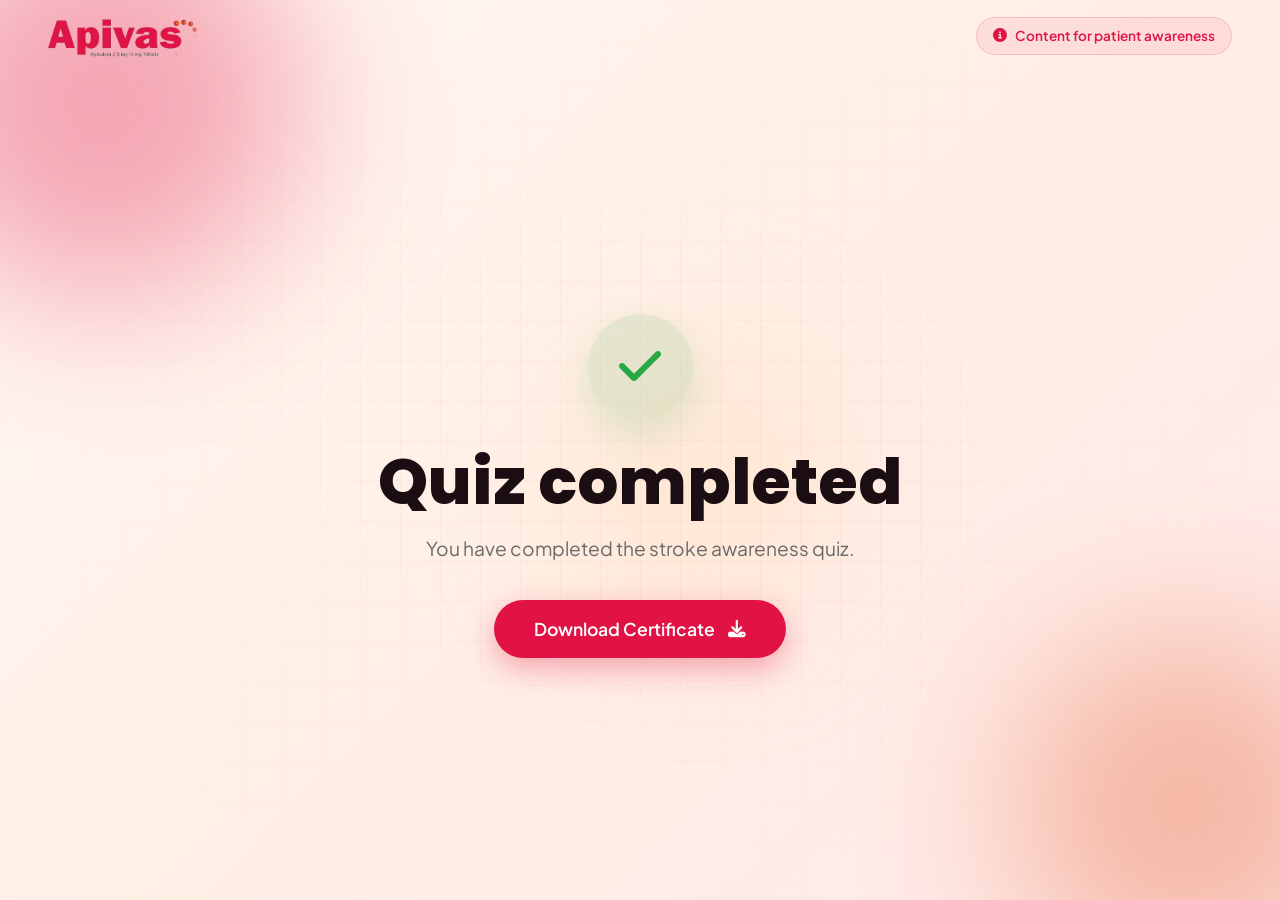
==== certificate.html @ d635247f "Add another questions" ====
<!DOCTYPE html>
<html lang="en">
<head>
  <meta charset="UTF-8" />
  <meta name="viewport" content="width=device-width, initial-scale=1.0" />
  <title>Apivas - Quiz Completed</title>

  <!-- Bootstrap 5 -->
  <link href="https://cdn.jsdelivr.net/npm/bootstrap@5.3.2/dist/css/bootstrap.min.css" rel="stylesheet" />
  <!-- Google Fonts -->
  <link rel="preconnect" href="https://fonts.googleapis.com" />
  <link rel="preconnect" href="https://fonts.gstatic.com" crossorigin />
  <link href="https://fonts.googleapis.com/css2?family=Plus+Jakarta+Sans:wght@400;500;600;700;800&family=Poppins:wght@500;600;700;800;900&display=swap" rel="stylesheet" />
  <!-- Font Awesome -->
  <link rel="stylesheet" href="https://cdnjs.cloudflare.com/ajax/libs/font-awesome/6.5.1/css/all.min.css" />
  <!-- AOS Animations -->
  <link href="https://cdn.jsdelivr.net/npm/aos@2.3.4/dist/aos.css" rel="stylesheet" />
  <!-- Custom CSS -->
  <link rel="stylesheet" href="style/style.css" />
</head>
<body>

  <!-- ===== Main Container ===== -->
  <div class="main-wrapper certificate-wrapper">

    <!-- Background Shapes -->
    <div class="bg-shapes">
      <span class="shape shape-1"></span>
      <span class="shape shape-2"></span>
      <span class="shape shape-3"></span>
      <span class="grid-overlay"></span>
    </div>

    <!-- ===== Top Bar ===== -->
    <div class="top-bar">
      <div class="brand-logo">
        <img src="media/logo.png" alt="Apivas" class="brand-logo-img" />
      </div>
      <div class="awareness-tag">
        <i class="fas fa-circle-info"></i>
        <span>Content for patient awareness</span>
      </div>
    </div>

    <!-- ===== Certificate Content ===== -->
    <main class="certificate-content text-center">
      <div class="certificate-complete-icon" data-aos="zoom-in">
        <i class="fas fa-check"></i>
      </div>

      <h1 class="certificate-title" data-aos="fade-up" data-aos-delay="150">
        Quiz completed
      </h1>

      <p class="certificate-text" data-aos="fade-up" data-aos-delay="250">
        You have completed the stroke awareness quiz.
      </p>

      <div class="certificate-actions" data-aos="fade-up" data-aos-delay="350">
        <a class="btn-start-quiz certificate-download-btn" href="media/certificate.png" download="stroke-awareness-certificate.png">
          <span class="btn-text">Download Certificate</span>
          <i class="fas fa-download"></i>
        </a>
      </div>
    </main>

  </div>

  <!-- Scripts -->
  <script src="https://cdn.jsdelivr.net/npm/bootstrap@5.3.2/dist/js/bootstrap.bundle.min.js"></script>
  <script src="https://cdn.jsdelivr.net/npm/aos@2.3.4/dist/aos.js"></script>
  <script src="script/certificate.js"></script>
</body>
</html>
---- style/style.css ----
/* ===== Root Variables ===== */
:root {
  --primary-red: #E11344;
  --dark-red: #CC282A;
  --light-peach: #FDD7AB;
  --orange-dots: #E35927;
  --bg-cream: #FFF8F3;
  --text-dark: #1A0E12;
  --text-muted: #6B6B6B;
  --white: #FFFFFF;
  --transition: 0.4s cubic-bezier(0.4, 0, 0.2, 1);
}

/* ===== Reset ===== */
* { margin: 0; padding: 0; box-sizing: border-box; }
html {
  scroll-behavior: smooth;
  overflow: hidden; /* Strongly blocks scroll on desktop */
  width: 100%;
  height: 100%;
  max-width: 100%;
}

body {
  font-family: 'Plus Jakarta Sans', sans-serif;
  background: linear-gradient(135deg, #FFF8F3 0%, #FFEFE5 50%, #FFE8E8 100%);
  background-attachment: fixed;
  color: var(--text-dark);
  overflow: hidden; /* Blocks scrolling globally for Desktop */
  width: 100%;
  max-width: 100%;
  height: 100vh;
  height: 100dvh; /* For accurate viewports */
  display: flex;
  flex-direction: column;
}

::selection { background: var(--primary-red); color: white; }
::-webkit-scrollbar { width: 8px; }
::-webkit-scrollbar-track { background: var(--bg-cream); }
::-webkit-scrollbar-thumb { background: var(--primary-red); border-radius: 10px; }

/* ===== Preloader ===== */
.preloader {
  position: fixed;
  inset: 0;
  background: var(--bg-cream);
  z-index: 9999;
  display: flex;
  align-items: center;
  justify-content: center;
  transition: opacity 0.6s ease, visibility 0.6s ease;
}
.preloader.hidden { opacity: 0; visibility: hidden; }

.loader-logo-wrapper {
  width: 120px;
  height: 120px;
  display: flex;
  align-items: center;
  justify-content: center;
  animation: heartbeat 1.2s ease-in-out infinite;
}

.loader-logo {
  max-width: 100%;
  max-height: 100%;
  object-fit: contain;
  filter: drop-shadow(0 5px 15px rgba(225, 19, 68, 0.3));
}

@keyframes heartbeat { 0%, 100% { transform: scale(1); } 25% { transform: scale(1.1); } 50% { transform: scale(1); } }

/* ===== Main Wrapper ===== */
.main-wrapper {
  position: relative;
  flex: 1;
  display: flex;
  flex-direction: column;
  height: 100vh;
  height: 100dvh;
  max-height: 100vh;
  width: 100%;
  max-width: 100%;
  overflow: hidden; /* Strict no-scroll on desktop */
}

/* ===== Background Shapes ===== */
.bg-shapes {
  position: absolute;
  inset: 0;
  pointer-events: none;
  z-index: 0;
  overflow: hidden;
  width: 100%;
  max-width: 100%;
}
.shape {
  position: absolute;
  border-radius: 50%;
  filter: blur(80px);
  opacity: 0.35;
  animation: float 18s ease-in-out infinite;
  transition: transform 0.3s ease-out;
}
.shape-1 { width: 400px; height: 400px; background: var(--primary-red); top: -100px; left: -100px; }
.shape-2 { width: 350px; height: 350px; background: var(--orange-dots); bottom: -80px; right: -80px; animation-delay: -6s; }
.shape-3 { width: 250px; height: 250px; background: var(--light-peach); top: 40%; left: 45%; animation-delay: -10s; }

.grid-overlay {
  position: absolute;
  inset: 0;
  background-image:
    linear-gradient(rgba(225, 19, 68, 0.03) 1px, transparent 1px),
    linear-gradient(90deg, rgba(225, 19, 68, 0.03) 1px, transparent 1px);
  background-size: 40px 40px;
  mask-image: radial-gradient(ellipse at center, black 30%, transparent 75%);
  -webkit-mask-image: radial-gradient(ellipse at center, black 30%, transparent 75%);
}

@keyframes float {
  0%, 100% { transform: translate(0, 0) scale(1); }
  33% { transform: translate(30px, -20px) scale(1.05); }
  66% { transform: translate(-20px, 20px) scale(0.95); }
}

/* ===== Top Bar ===== */
.top-bar {
  display: flex;
  justify-content: space-between;
  align-items: center;
  padding: clamp(0.8rem, 1.5vh, 1.2rem) clamp(1.5rem, 4vw, 3rem);
  position: relative;
  z-index: 2;
}

.brand-logo-img {
  height: 45px;
  width: auto;
  object-fit: contain;
  transition: var(--transition);
}
.brand-logo-img:hover { transform: scale(1.05); }

.awareness-tag {
  display: inline-flex;
  align-items: center;
  gap: 0.5rem;
  background: rgba(225, 19, 68, 0.08);
  color: var(--primary-red);
  padding: 0.5rem 1rem;
  border-radius: 50px;
  font-size: 0.85rem;
  font-weight: 600;
  border: 1px solid rgba(225, 19, 68, 0.15);
  backdrop-filter: blur(10px);
  transition: var(--transition);
}
.awareness-tag:hover {
  background: rgba(225, 19, 68, 0.15);
  transform: translateY(-2px);
}

/* ===== Hero Content ===== */
.hero-content {
  flex: 1;
  display: flex;
  flex-direction: column;
  align-items: center;
  justify-content: center;
  padding: clamp(0.5rem, 1.5vh, 1.5rem) clamp(1rem, 4vw, 2rem) clamp(1rem, 2vh, 2rem);
  position: relative;
  z-index: 1;
}

.hero-title {
  font-family: 'Poppins', sans-serif;
  font-weight: 800;
  font-size: clamp(2rem, 4.5vw, 3.8rem);
  line-height: 1.1;
  letter-spacing: -1.5px;
  margin-bottom: clamp(1rem, 2.5vh, 2rem);
  color: var(--text-dark);
}
.gradient-text {
  background: linear-gradient(135deg, var(--primary-red) 0%, var(--orange-dots) 100%);
  -webkit-background-clip: text;
  background-clip: text;
  -webkit-text-fill-color: transparent;
}

/* ===== Typewriter Blinking Cursor ===== */
/* .type-cursor {
  display: inline-block;
  color: var(--primary-red);
  font-weight: 800;
  animation: blinkCursor 0.8s infinite;
  margin-left: 4px;
}

@keyframes blinkCursor {
  0%, 100% { opacity: 1; }
  50% { opacity: 0; }
} */

/* ===== Info Card (with 50% Rotating Border) ===== */
.info-card {
  background: var(--white);
  border-radius: 20px;
  padding: clamp(1rem, 2vh, 1.5rem) clamp(1.5rem, 4vw, 2.5rem);
  box-shadow: 0 15px 50px rgba(225, 19, 68, 0.12);
  margin-bottom: clamp(1rem, 2.5vh, 2rem);
  transition: var(--transition);
  position: relative;
  overflow: hidden; /* Clips the rotating border to box rounded corners */
  border: none; /* Removing static border */
}

.info-card:hover {
  transform: translateY(-5px);
  box-shadow: 0 20px 60px rgba(225, 19, 68, 0.25);
}

/* Rotating 50% Gradient Layer */
.info-card::before {
  content: '';
  position: absolute;
  top: 50%;
  left: 50%;
  width: 1000px; /* Big enough so corners never clip during rotation */
  height: 1000px;
  background: conic-gradient(
    transparent 0deg,
    transparent 180deg, /* First 50% is completely invisible */
    var(--primary-red) 180deg,
    var(--orange-dots) 360deg /* Remaining 50% has colored border */
  );
  transform: translate(-50%, -50%) rotate(0deg);
  animation: rotateBorder 4s linear infinite;
  z-index: 0;
}

/* Inner White Card Mask */
.info-card::after {
  content: '';
  position: absolute;
  inset: 3px; /* 3px border thickness */
  background: var(--white);
  border-radius: 17px; /* Inner radius matching 20px outer */
  z-index: 1;
}

@keyframes rotateBorder {
  0% { transform: translate(-50%, -50%) rotate(0deg); }
  100% { transform: translate(-50%, -50%) rotate(360deg); }
}

/* Make sure text stays above the inner white mask */
.info-row { 
  position: relative;
  z-index: 2;
  display: flex; 
  align-items: center; 
  gap: 1.5rem; 
  flex-wrap: wrap; 
  justify-content: center; 
}
.info-item { display: flex; flex-direction: column; align-items: center; gap: 0.2rem; min-width: 80px; }
.info-num { font-family: 'Poppins', sans-serif; font-weight: 800; font-size: 2.5rem; color: var(--primary-red); line-height: 1; }
.info-label { font-size: 0.8rem; color: var(--text-muted); font-weight: 600; text-align: center; text-transform: uppercase; letter-spacing: 0.5px; }
.divider { width: 1px; height: 40px; background: linear-gradient(transparent, rgba(225, 19, 68, 0.3), transparent); }

/* ===== Disclaimer ===== */
.disclaimer-text { 
  font-size: clamp(0.85rem, 1.2vw, 1rem); 
  color: var(--text-muted); 
  max-width: 600px; 
  margin: 0 auto clamp(1rem, 2.5vh, 2.2rem); 
  line-height: 1.5; 
}
.disclaimer-text strong { color: var(--primary-red); }

/* ===== CTA Button ===== */
.cta-wrapper { margin-bottom: clamp(1rem, 2vh, 1.8rem); }

.btn-start-quiz {
  background: var(--primary-red);
  color: white;
  border: none;
  padding: 1rem 2.5rem;
  border-radius: 50px;
  font-weight: 600;
  font-size: 1.1rem;
  display: inline-flex;
  align-items: center;
  gap: 0.8rem;
  position: relative;
  overflow: hidden;
  transition: var(--transition);
  box-shadow: 0 10px 30px rgba(225, 19, 68, 0.35);
  cursor: pointer;
}
.btn-start-quiz::before {
  content: '';
  position: absolute;
  top: 50%; left: 50%;
  width: 0; height: 0;
  background: var(--dark-red);
  border-radius: 50%;
  transform: translate(-50%, -50%);
  transition: all 0.5s ease;
  z-index: 0;
}
.btn-start-quiz:hover { color: white; transform: translateY(-3px); box-shadow: 0 15px 40px rgba(225, 19, 68, 0.45); }
.btn-start-quiz:hover::before { width: 400px; height: 400px; }
.btn-start-quiz span, .btn-start-quiz i { position: relative; z-index: 1; }
.btn-start-quiz i { transition: transform 0.3s ease; }
.btn-start-quiz:hover i { transform: translateX(6px); }

/* ===== Emergency Info ===== */
.emergency-info { display: inline-flex; align-items: center; gap: 0.6rem; background: rgba(225, 19, 68, 0.05); padding: 0.8rem 1.5rem; border-radius: 50px; border: 1px dashed rgba(225, 19, 68, 0.3); color: var(--text-dark); font-size: 0.95rem; }
.emergency-info i { color: var(--primary-red); animation: pulse-icon 1.5s ease-in-out infinite; }
.emergency-info strong { color: var(--primary-red); font-weight: 700; }

@keyframes pulse-icon { 0%, 100% { transform: scale(1); } 50% { transform: scale(1.15); } }

/* ===== Footer ===== */
.footer-section {
  display: flex;
  justify-content: space-between;
  align-items: center;
  padding: clamp(0.6rem, 1.5vh, 1.2rem) clamp(1.5rem, 4vw, 3rem);
  border-top: 1px solid rgba(225, 19, 68, 0.1);
  position: relative;
  z-index: 2;
  backdrop-filter: blur(10px);
}

.footer-left { display: flex; align-items: center; gap: 1rem; }
.footer-heart-icon { width: 45px; height: 45px; background: linear-gradient(135deg, var(--light-peach), #FFC8B5); border-radius: 50%; display: flex; align-items: center; justify-content: center; color: var(--primary-red); font-size: 1.2rem; box-shadow: 0 5px 15px rgba(225, 19, 68, 0.15); }
.footer-text h5 { font-family: 'Poppins', sans-serif; font-size: 0.95rem; font-weight: 700; color: var(--text-dark); margin: 0; }
.footer-text p { font-size: 0.8rem; color: var(--text-muted); margin: 0; }

.footer-right { text-align: right; display: flex; flex-direction: column; align-items: flex-end; gap: 5px; }
.footer-right span { display: block; font-size: 0.75rem; color: var(--text-muted); text-transform: uppercase; letter-spacing: 1px; }
.footer-logo-img { height: 40px; width: auto; object-fit: contain; }

/* ========================================= */
/* ===== QUIZ PAGE CSS (5/6.html) ========== */
/* ========================================= */

.quiz-header { padding: 1rem 2rem; position: relative; z-index: 2; }
.level-badge { display: inline-block; background: var(--primary-red); color: white; padding: 0.4rem 1.2rem; border-radius: 50px; font-size: 0.85rem; font-weight: 700; letter-spacing: 1px; margin-bottom: 1rem; box-shadow: 0 5px 15px rgba(225, 19, 68, 0.3); }
.progress-track { width: 100%; max-width: 500px; height: 6px; background: rgba(225, 19, 68, 0.1); border-radius: 10px; margin: 0 auto; overflow: hidden; }
.progress-bar-fill { height: 100%; background: linear-gradient(90deg, var(--primary-red), var(--orange-dots)); border-radius: 10px; transition: width 0.5s ease; }

/* 3-Column Grid Layout (No-Scroll Optimized for Desktop) */
.quiz-content-wrapper {
  flex: 1;
  display: grid;
  grid-template-columns: 1fr 1.2fr 1fr; /* Left, Center, Right */
  gap: clamp(1rem, 2vw, 2.5rem);
  align-items: center;
  padding: clamp(0.5rem, 1.5vh, 1.5rem) clamp(1.5rem, 4vw, 4rem) clamp(1rem, 2vh, 2rem);
  position: relative;
  z-index: 1;
  max-height: calc(100vh - 120px); /* Strictly fits inside visible height */
  overflow: hidden;
}

/* Left Stage (Box + Video Stacked in ONE Column) */
.left-stage {
  display: flex;
  flex-direction: column;
  align-items: center;
  gap: clamp(1.5rem, 3vh, 2.5rem) !important; /* Space significantly increased for all desktop sizes */
  justify-self: center;
}

.balance-loss-card {
  background: var(--white);
  border-radius: 16px;
  padding: clamp(1.2rem, 2vh, 1.8rem);
  box-shadow: 0 10px 30px rgba(0,0,0,0.05);
  border-left: 6px solid var(--primary-red);
  max-width: clamp(260px, 20vw, 340px); /* Scales larger on big screens */
  width: 100%;
  transition: transform 0.3s ease;
}

.balance-loss-card:hover { transform: translateY(-5px); }
.b-icon { width: 40px; height: 40px; background: var(--primary-red); color: white; border-radius: 10px; display: flex; align-items: center; justify-content: center; font-family: 'Poppins', sans-serif; font-weight: 800; font-size: 1.2rem; margin-bottom: 0.8rem; }
.balance-loss-card h4 { font-family: 'Poppins', sans-serif; font-size: clamp(0.95rem, 1vw, 1.05rem); color: var(--text-dark); margin-bottom: 0.3rem; letter-spacing: 0.5px; overflow-wrap: anywhere; }
.balance-loss-card p { color: var(--text-muted); font-size: 0.85rem; line-height: 1.4; margin: 0; }

/* Center Stage (Question Centered Horizontally & Vertically) */
.center-stage {
  display: flex;
  flex-direction: column;
  align-items: center;
  justify-content: center;
  height: 100%;
}
.quiz-question-title { 
  font-family: 'Poppins', sans-serif; 
  font-size: clamp(1.05rem, 1.65vw, 1.75rem); 
  font-weight: 700; 
  color: var(--text-dark); 
  text-align: center; 
  max-width: 520px; 
  margin: 0; 
  line-height: 1.4; 
}

/* Video Stage (Fluid Size so it never overflows small laptop screens) */
.video-stage {
  position: relative;
  width: clamp(170px, 25vh, 295px); /* Noticeably increased for large desktops/TVs */
  aspect-ratio: 9 / 16;
  background: var(--primary-red);
  border: 4px solid var(--primary-red);
  border-radius: 16px;
  overflow: hidden;
  box-shadow: 0 10px 30px rgba(225, 19, 68, 0.3);
  display: flex;
  justify-content: center;
  align-items: center;
}

#quizVideo {
  width: 100%;
  height: 100%;
  object-fit: cover;
}

/* Right Side Options Container */
.quiz-actions {
  display: flex;
  flex-direction: column;
  justify-content: center;
  gap: 1.5rem;
  justify-self: start;
  /* Options are visible and clickable immediately now */
}
.quiz-btn { display: flex; align-items: center; gap: 1rem; padding: 1.2rem 1.5rem; border-radius: 16px; border: none; cursor: pointer; transition: all 0.3s ease; width: 100%; text-align: left; font-family: 'Plus Jakarta Sans', sans-serif; }
.quiz-btn:hover { transform: translateY(-5px); box-shadow: 0 15px 30px rgba(0,0,0,0.1); }
.quiz-btn i { font-size: 1.8rem; }
.btn-content { display: flex; flex-direction: column; }
.btn-title { font-size: 1.1rem; font-weight: 700; }
.btn-subtext { font-size: 0.8rem; opacity: 0.8; font-weight: 500; }
.btn-green { background: #28a745; color: white; }
.btn-red { background: var(--primary-red); color: white; }

/* Feedback Modal */
.feedback-modal { position: fixed; inset: 0; background: rgba(0,0,0,0.6); backdrop-filter: blur(8px); display: flex; align-items: center; justify-content: center; z-index: 9999; opacity: 0; visibility: hidden; transition: all 0.3s ease; padding: 1rem; }
.feedback-modal.show { opacity: 1; visibility: visible; }
.modal-content-box { background: white; padding: 3rem; border-radius: 24px; max-width: 500px; width: 100%; text-align: center; transform: scale(0.8); transition: transform 0.4s cubic-bezier(0.175, 0.885, 0.32, 1.275); }
.feedback-modal.show .modal-content-box { transform: scale(1); }
.modal-icon { width: 80px; height: 80px; border-radius: 50%; margin: 0 auto 1.5rem; display: flex; align-items: center; justify-content: center; font-size: 2.5rem; }
.modal-icon.success { background: rgba(40, 167, 69, 0.1); color: #28a745; }
.modal-icon.error { background: rgba(225, 19, 68, 0.1); color: var(--primary-red); }

/* Ambulance Beacon SVG Icon & Animation */
.beacon-wrapper { width: 80px; height: 80px; margin: 0 auto 1.5rem; display: flex; align-items: center; justify-content: center; }
.bulb {
  animation: bulb-pulse 0.8s ease-in-out infinite alternate;
  transform-origin: 50px 65px;
}
@keyframes bulb-pulse {
  0% { opacity: 0.7; fill: #CC282A; }
  100% { opacity: 1; fill: #FF4D6D; filter: drop-shadow(0 0 12px rgba(225,19,68,0.8)); }
}
.rays {
  animation: rays-flash 0.8s ease-in-out infinite alternate;
  transform-origin: 50px 65px;
}
@keyframes rays-flash {
  0% { opacity: 0; transform: scale(0.8); }
  100% { opacity: 0.8; transform: scale(1.1); }
}

.modal-content-box h3 { font-family: 'Poppins', sans-serif; font-size: 1.5rem; margin-bottom: 1rem; }
.modal-content-box p { color: var(--text-muted); margin-bottom: 1.5rem; line-height: 1.6; }

/* ========================================= */
/* ===== CERTIFICATE PAGE CSS ============== */
/* ========================================= */

.certificate-wrapper {
  justify-content: flex-start;
}

.certificate-content {
  position: relative;
  z-index: 1;
  flex: 1;
  display: flex;
  flex-direction: column;
  align-items: center;
  justify-content: center;
  width: 100%;
  max-width: 760px;
  margin: 0 auto;
  padding: clamp(2rem, 6vh, 5rem) clamp(1rem, 4vw, 2rem);
}

.certificate-complete-icon {
  width: clamp(72px, 10vw, 105px);
  height: clamp(72px, 10vw, 105px);
  border-radius: 50%;
  background: rgba(40, 167, 69, 0.12);
  color: #28a745;
  display: flex;
  align-items: center;
  justify-content: center;
  font-size: clamp(2rem, 4vw, 3rem);
  box-shadow: 0 14px 36px rgba(40, 167, 69, 0.16);
  margin-bottom: clamp(1.2rem, 3vh, 2rem);
}

.certificate-title {
  font-family: 'Poppins', sans-serif;
  font-size: clamp(2.2rem, 5vw, 4.2rem);
  font-weight: 800;
  line-height: 1.12;
  color: var(--text-dark);
  margin-bottom: 1rem;
}

.certificate-text {
  color: var(--text-muted);
  font-size: clamp(1rem, 1.5vw, 1.2rem);
  line-height: 1.6;
  margin: 0 auto clamp(1.8rem, 4vh, 2.8rem);
  max-width: 520px;
}

.certificate-actions {
  width: 100%;
  display: flex;
  justify-content: center;
}

.certificate-download-btn {
  text-decoration: none;
}

.certificate-download-btn:hover {
  color: white;
}

/* ===== Responsive (Merged for Both Pages) ===== */
@media (max-width: 992px) {
  /* Allow Vertical Scrolling ONLY on Tablet & Mobile screens */
  html, body, .main-wrapper {
    overflow-y: auto;
    height: auto;
    max-height: none;
  }

  .quiz-content-wrapper {
    grid-template-columns: 1fr;
    gap: 2rem;
    padding: 1.5rem 1rem 3rem;
    justify-items: center;
    max-height: none;
    overflow: visible;
  }
  
  .left-stage { width: 100%; max-width: 400px; }
  .balance-loss-card { max-width: 100%; width: 100%; }
  .video-stage { width: 240px; }
  .quiz-actions { width: 100%; max-width: 400px; justify-self: center; }
}

@media (max-width: 768px) {
  .top-bar { 
    padding: 1rem; 
    flex-direction: column; 
    align-items: center;
    justify-content: center;
    width: 100%;
    max-width: 100%;
    gap: 0.8rem; 
    text-align: center;
  }

  .brand-logo {
    display: flex;
    justify-content: center;
    align-items: center;
    width: 100%;
  }
  
  .hero-content { padding: 2rem 1rem; width: 100%; max-width: 100%; }
  
  .info-card { padding: 1.2rem 1rem; width: 100%; max-width: 100%; }
  .info-row { gap: 1rem; justify-content: center; }
  .info-num { font-size: 2rem; }
  .divider { display: none; }
  
  .footer-section {
    flex-direction: column;
    gap: 1.5rem;
    text-align: center;
    padding: 1.5rem 1rem;
    width: 100%;
    max-width: 100%;
  }
  .footer-right { 
    text-align: center; 
    align-items: center;
    width: 100%;
  }
  
  .disclaimer-text { font-size: 0.9rem; }
  .video-stage { width: 250px; max-width: 100%; } /* Adjusted width for mobile */
  .quiz-question-title { margin-bottom: 2rem; } /* Reduced space on mobile */

  .quiz-content-wrapper {
    padding: 1rem 1rem 2rem;
    width: 100%;
    max-width: 100%;
  }

  /* Fix for Issue #3: Prevent double-tap requirement on mobile touch screens */
  .quiz-btn:hover {
    transform: none;
    box-shadow: none;
  }
  .quiz-btn:active {
    transform: scale(0.98);
  }
}

@media (max-width: 480px) {
  .btn-start-quiz { width: 100%; justify-content: center; }
  .emergency-info { flex-direction: column; text-align: center; gap: 0.4rem; padding: 1rem; border-radius: 15px; }
}

@media (max-width: 1366px) and (min-width: 993px), (max-height: 750px) and (min-width: 993px) {
  /* Extra safeguard for small laptops on index.html */
  .hero-title {
    font-size: clamp(1.8rem, 3.8vw, 2.8rem);
    margin-bottom: 1rem;
  }
  
  .info-card {
    padding: 1rem 1.8rem;
    margin-bottom: 1rem;
  }
  
  .info-num {
    font-size: 2rem;
  }
  
  .disclaimer-text {
    margin-bottom: 1rem;
    font-size: 0.85rem;
  }
  
  .cta-wrapper {
    margin-bottom: 1rem;
  }
  
  .emergency-info {
    padding: 0.5rem 1.2rem;
    font-size: 0.85rem;
  }

  .video-stage {
    width: clamp(160px, 20vh, 210px); /* Slightly tighter lock on small laptop heights to prevent cut-off */
  }
}
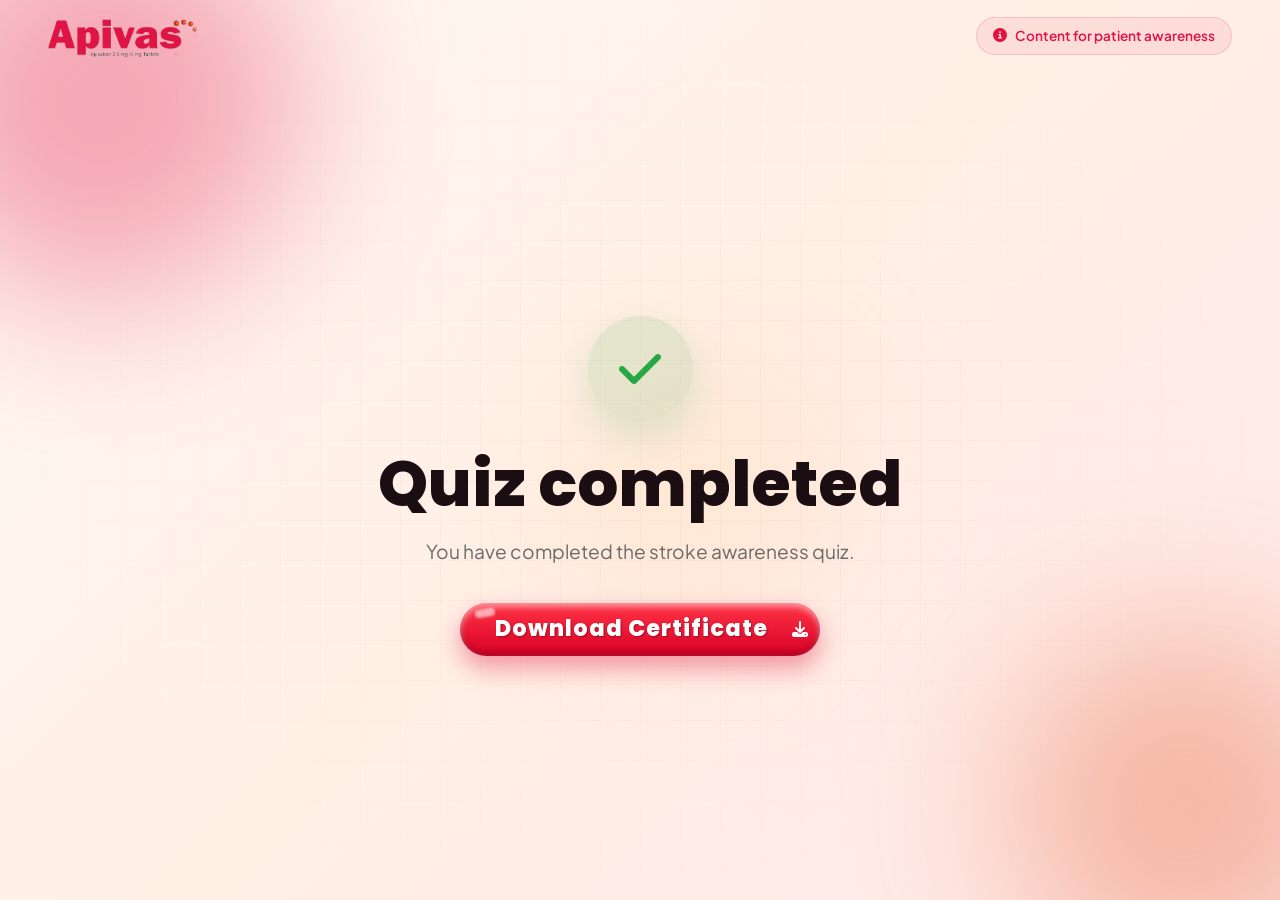
==== commit d092ba84: "Major update" ====
--- a/certificate.html
+++ b/certificate.html
@@ -2,7 +2,7 @@
 <html lang="en">
 <head>
   <meta charset="UTF-8" />
-  <meta name="viewport" content="width=device-width, initial-scale=1.0" />
+  <meta name="viewport" content="width=device-width, initial-scale=1.0, viewport-fit=cover" />
   <title>Apivas - Quiz Completed</title>
 
   <!-- Bootstrap 5 -->
@@ -69,6 +69,7 @@
   <!-- Scripts -->
   <script src="https://cdn.jsdelivr.net/npm/bootstrap@5.3.2/dist/js/bootstrap.bundle.min.js"></script>
   <script src="https://cdn.jsdelivr.net/npm/aos@2.3.4/dist/aos.js"></script>
+  <script src="script/viewport.js"></script>
   <script src="script/certificate.js"></script>
 </body>
 </html>
--- a/style/style.css
+++ b/style/style.css
@@ -1,4 +1,3 @@
-/* ===== Root Variables ===== */
 :root {
   --primary-red: #E11344;
   --dark-red: #CC282A;
@@ -9,666 +8,680 @@
   --text-muted: #6B6B6B;
   --white: #FFFFFF;
   --transition: 0.4s cubic-bezier(0.4, 0, 0.2, 1);
-}
-
-/* ===== Reset ===== */
+  --app-height: 100dvh;
+  --shell-pad-x: clamp(1rem, 4vw, 3rem);
+  --shell-pad-y: clamp(0.8rem, 1.5vh, 1.2rem);
+}
+
 * { margin: 0; padding: 0; box-sizing: border-box; }
-html {
-  scroll-behavior: smooth;
-  overflow: hidden; /* Strongly blocks scroll on desktop */
-  width: 100%;
-  height: 100%;
-  max-width: 100%;
-}
-
-body {
-  font-family: 'Plus Jakarta Sans', sans-serif;
-  background: linear-gradient(135deg, #FFF8F3 0%, #FFEFE5 50%, #FFE8E8 100%);
-  background-attachment: fixed;
-  color: var(--text-dark);
-  overflow: hidden; /* Blocks scrolling globally for Desktop */
-  width: 100%;
-  max-width: 100%;
-  height: 100vh;
-  height: 100dvh; /* For accurate viewports */
-  display: flex;
-  flex-direction: column;
-}
+html { scroll-behavior: smooth; width: 100%; max-width: 100%; min-height: 100%; overflow-x: hidden; overflow-y: auto; }
+body { font-family: 'Plus Jakarta Sans', sans-serif; background: linear-gradient(135deg, #FFF8F3 0%, #FFEFE5 50%, #FFE8E8 100%); color: var(--text-dark); width: 100%; max-width: 100%; min-height: 100vh; min-height: 100svh; min-height: 100dvh; min-height: var(--app-height); overflow-x: hidden; overflow-y: auto; display: flex; flex-direction: column; }
+
+@supports (overflow: clip) {
+  html,
+  body { overflow-x: clip; }
+}
+
+img, video, canvas, svg, iframe { max-width: 100%; }
+button, input, select, textarea { max-width: 100%; font: inherit; }
 
 ::selection { background: var(--primary-red); color: white; }
 ::-webkit-scrollbar { width: 8px; }
 ::-webkit-scrollbar-track { background: var(--bg-cream); }
 ::-webkit-scrollbar-thumb { background: var(--primary-red); border-radius: 10px; }
 
-/* ===== Preloader ===== */
-.preloader {
-  position: fixed;
-  inset: 0;
-  background: var(--bg-cream);
-  z-index: 9999;
-  display: flex;
-  align-items: center;
-  justify-content: center;
-  transition: opacity 0.6s ease, visibility 0.6s ease;
-}
+.preloader { position: fixed; inset: 0; background: var(--bg-cream); z-index: 9999; display: flex; align-items: center; justify-content: center; transition: opacity 0.6s ease, visibility 0.6s ease; }
 .preloader.hidden { opacity: 0; visibility: hidden; }
 
-.loader-logo-wrapper {
-  width: 120px;
-  height: 120px;
-  display: flex;
-  align-items: center;
-  justify-content: center;
-  animation: heartbeat 1.2s ease-in-out infinite;
-}
-
-.loader-logo {
-  max-width: 100%;
-  max-height: 100%;
-  object-fit: contain;
-  filter: drop-shadow(0 5px 15px rgba(225, 19, 68, 0.3));
-}
+.loader-logo-wrapper { width: 120px; height: 120px; display: flex; align-items: center; justify-content: center; animation: heartbeat 1.2s ease-in-out infinite; }
+.loader-logo { max-width: 100%; max-height: 100%; object-fit: contain; filter: drop-shadow(0 5px 15px rgba(225, 19, 68, 0.3)); }
 
 @keyframes heartbeat { 0%, 100% { transform: scale(1); } 25% { transform: scale(1.1); } 50% { transform: scale(1); } }
 
-/* ===== Main Wrapper ===== */
-.main-wrapper {
-  position: relative;
-  flex: 1;
-  display: flex;
-  flex-direction: column;
-  height: 100vh;
-  height: 100dvh;
-  max-height: 100vh;
-  width: 100%;
-  max-width: 100%;
-  overflow: hidden; /* Strict no-scroll on desktop */
-}
-
-/* ===== Background Shapes ===== */
-.bg-shapes {
-  position: absolute;
-  inset: 0;
-  pointer-events: none;
-  z-index: 0;
-  overflow: hidden;
-  width: 100%;
-  max-width: 100%;
-}
-.shape {
-  position: absolute;
-  border-radius: 50%;
-  filter: blur(80px);
-  opacity: 0.35;
-  animation: float 18s ease-in-out infinite;
-  transition: transform 0.3s ease-out;
-}
+.main-wrapper { position: relative; flex: 1 0 auto; display: flex; flex-direction: column; width: 100%; max-width: 100%; min-height: 100vh; min-height: 100svh; min-height: 100dvh; min-height: var(--app-height); overflow-x: hidden; overflow-y: visible; }
+
+@supports (overflow: clip) {
+  .main-wrapper { overflow-x: clip; }
+}
+
+.bg-shapes { position: fixed; inset: 0; pointer-events: none; z-index: 0; overflow: hidden; width: 100%; max-width: 100%; min-height: 100vh; min-height: 100svh; min-height: 100dvh; min-height: var(--app-height); }
+.shape { position: absolute; border-radius: 50%; filter: blur(80px); opacity: 0.35; animation: float 18s ease-in-out infinite; transition: transform 0.3s ease-out; }
 .shape-1 { width: 400px; height: 400px; background: var(--primary-red); top: -100px; left: -100px; }
 .shape-2 { width: 350px; height: 350px; background: var(--orange-dots); bottom: -80px; right: -80px; animation-delay: -6s; }
 .shape-3 { width: 250px; height: 250px; background: var(--light-peach); top: 40%; left: 45%; animation-delay: -10s; }
 
-.grid-overlay {
-  position: absolute;
-  inset: 0;
-  background-image:
-    linear-gradient(rgba(225, 19, 68, 0.03) 1px, transparent 1px),
-    linear-gradient(90deg, rgba(225, 19, 68, 0.03) 1px, transparent 1px);
-  background-size: 40px 40px;
-  mask-image: radial-gradient(ellipse at center, black 30%, transparent 75%);
-  -webkit-mask-image: radial-gradient(ellipse at center, black 30%, transparent 75%);
-}
-
-@keyframes float {
-  0%, 100% { transform: translate(0, 0) scale(1); }
-  33% { transform: translate(30px, -20px) scale(1.05); }
-  66% { transform: translate(-20px, 20px) scale(0.95); }
-}
-
-/* ===== Top Bar ===== */
-.top-bar {
-  display: flex;
-  justify-content: space-between;
-  align-items: center;
-  padding: clamp(0.8rem, 1.5vh, 1.2rem) clamp(1.5rem, 4vw, 3rem);
-  position: relative;
-  z-index: 2;
-}
-
-.brand-logo-img {
-  height: 45px;
-  width: auto;
-  object-fit: contain;
-  transition: var(--transition);
-}
+.grid-overlay { position: absolute; inset: 0; background-image: linear-gradient(rgba(225, 19, 68, 0.03) 1px, transparent 1px), linear-gradient(90deg, rgba(225, 19, 68, 0.03) 1px, transparent 1px); background-size: 40px 40px; mask-image: radial-gradient(ellipse at center, black 30%, transparent 75%); -webkit-mask-image: radial-gradient(ellipse at center, black 30%, transparent 75%); }
+
+@keyframes float { 0%, 100% { transform: translate(0, 0) scale(1); } 33% { transform: translate(30px, -20px) scale(1.05); } 66% { transform: translate(-20px, 20px) scale(0.95); } }
+
+.hero-title { position: relative; }
+
+.bg-icon-plus { position: absolute; top: -30px; left: -50px; width: 45px; height: 45px; opacity: 0; transition: opacity 0.8s ease-in-out; pointer-events: none; z-index: 0; filter: drop-shadow(0px 8px 12px rgba(225, 19, 68, 0.35)); }
+.bg-icon-plus.show-icon { opacity: 0.8; }
+
+.bg-wave { position: absolute; bottom: -45px; width: 140px; height: auto; pointer-events: none; z-index: 1; }
+.bg-wave-left { left: -130px; }
+.bg-wave-right { right: -130px; }
+
+.side-heart { position: absolute; right: 150px; top: 50%; transform: translateY(-50%); max-width: 320px; z-index: 1; opacity: 0.8; pointer-events: none; }
+.side-brain { position: absolute; left: 150px; top: 50%; transform: translateY(-50%); max-width: 320px; z-index: 1; opacity: 0.8; pointer-events: none; }
+
+.top-bar { display: flex; justify-content: space-between; align-items: center; padding: max(var(--shell-pad-y), env(safe-area-inset-top)) max(var(--shell-pad-x), env(safe-area-inset-right)) var(--shell-pad-y) max(var(--shell-pad-x), env(safe-area-inset-left)); position: relative; z-index: 2; min-width: 0; }
+.brand-logo-img { height: 45px; width: auto; object-fit: contain; transition: var(--transition); }
 .brand-logo-img:hover { transform: scale(1.05); }
 
-.awareness-tag {
-  display: inline-flex;
-  align-items: center;
-  gap: 0.5rem;
-  background: rgba(225, 19, 68, 0.08);
-  color: var(--primary-red);
-  padding: 0.5rem 1rem;
-  border-radius: 50px;
-  font-size: 0.85rem;
-  font-weight: 600;
-  border: 1px solid rgba(225, 19, 68, 0.15);
-  backdrop-filter: blur(10px);
-  transition: var(--transition);
-}
-.awareness-tag:hover {
-  background: rgba(225, 19, 68, 0.15);
-  transform: translateY(-2px);
-}
-
-/* ===== Hero Content ===== */
-.hero-content {
-  flex: 1;
-  display: flex;
-  flex-direction: column;
-  align-items: center;
-  justify-content: center;
-  padding: clamp(0.5rem, 1.5vh, 1.5rem) clamp(1rem, 4vw, 2rem) clamp(1rem, 2vh, 2rem);
-  position: relative;
-  z-index: 1;
-}
-
-.hero-title {
-  font-family: 'Poppins', sans-serif;
-  font-weight: 800;
-  font-size: clamp(2rem, 4.5vw, 3.8rem);
-  line-height: 1.1;
-  letter-spacing: -1.5px;
-  margin-bottom: clamp(1rem, 2.5vh, 2rem);
-  color: var(--text-dark);
-}
-.gradient-text {
-  background: linear-gradient(135deg, var(--primary-red) 0%, var(--orange-dots) 100%);
-  -webkit-background-clip: text;
-  background-clip: text;
-  -webkit-text-fill-color: transparent;
-}
-
-/* ===== Typewriter Blinking Cursor ===== */
-/* .type-cursor {
-  display: inline-block;
-  color: var(--primary-red);
-  font-weight: 800;
-  animation: blinkCursor 0.8s infinite;
-  margin-left: 4px;
-}
-
-@keyframes blinkCursor {
-  0%, 100% { opacity: 1; }
-  50% { opacity: 0; }
-} */
-
-/* ===== Info Card (with 50% Rotating Border) ===== */
-.info-card {
-  background: var(--white);
-  border-radius: 20px;
-  padding: clamp(1rem, 2vh, 1.5rem) clamp(1.5rem, 4vw, 2.5rem);
-  box-shadow: 0 15px 50px rgba(225, 19, 68, 0.12);
-  margin-bottom: clamp(1rem, 2.5vh, 2rem);
-  transition: var(--transition);
-  position: relative;
-  overflow: hidden; /* Clips the rotating border to box rounded corners */
-  border: none; /* Removing static border */
-}
-
-.info-card:hover {
-  transform: translateY(-5px);
-  box-shadow: 0 20px 60px rgba(225, 19, 68, 0.25);
-}
-
-/* Rotating 50% Gradient Layer */
-.info-card::before {
-  content: '';
-  position: absolute;
-  top: 50%;
-  left: 50%;
-  width: 1000px; /* Big enough so corners never clip during rotation */
-  height: 1000px;
-  background: conic-gradient(
-    transparent 0deg,
-    transparent 180deg, /* First 50% is completely invisible */
-    var(--primary-red) 180deg,
-    var(--orange-dots) 360deg /* Remaining 50% has colored border */
-  );
-  transform: translate(-50%, -50%) rotate(0deg);
-  animation: rotateBorder 4s linear infinite;
-  z-index: 0;
-}
-
-/* Inner White Card Mask */
-.info-card::after {
-  content: '';
-  position: absolute;
-  inset: 3px; /* 3px border thickness */
-  background: var(--white);
-  border-radius: 17px; /* Inner radius matching 20px outer */
-  z-index: 1;
-}
-
-@keyframes rotateBorder {
-  0% { transform: translate(-50%, -50%) rotate(0deg); }
-  100% { transform: translate(-50%, -50%) rotate(360deg); }
-}
-
-/* Make sure text stays above the inner white mask */
-.info-row { 
-  position: relative;
-  z-index: 2;
-  display: flex; 
-  align-items: center; 
-  gap: 1.5rem; 
-  flex-wrap: wrap; 
-  justify-content: center; 
-}
-.info-item { display: flex; flex-direction: column; align-items: center; gap: 0.2rem; min-width: 80px; }
+.awareness-tag { display: inline-flex; align-items: center; gap: 0.5rem; background: rgba(225, 19, 68, 0.08); color: var(--primary-red); padding: 0.5rem 1rem; border-radius: 50px; font-size: 0.85rem; font-weight: 600; border: 1px solid rgba(225, 19, 68, 0.15); backdrop-filter: blur(10px); transition: var(--transition); }
+.awareness-tag:hover { background: rgba(225, 19, 68, 0.15); transform: translateY(-2px); }
+
+.quiz-ribbon-wrapper { position: relative; display: inline-flex; align-items: center; justify-content: center; margin-bottom: 1.5rem; margin-top: 1rem; }
+.quiz-ribbon { background: linear-gradient(90deg, #D31027 0%, #EA384D 100%); color: var(--white); padding: 0.6rem 3rem 0.6rem 4rem; position: relative; display: flex; align-items: center; box-shadow: 0 10px 20px rgba(225, 19, 68, 0.2); clip-path: polygon(0 0, 100% 0, 92% 50%, 100% 100%, 0 100%); min-height: 55px; }
+.ribbon-text { font-family: 'Poppins', sans-serif; font-weight: 800; font-size: 1.3rem; letter-spacing: 1.5px; text-transform: uppercase; text-shadow: 1px 1px 2px rgba(0,0,0,0.2); }
+.ribbon-icon { position: absolute; left: -20px; top: 50%; transform: translateY(-50%); background: #CC282A; border: 3px solid var(--white); width: 60px; height: 60px; border-radius: 12px; display: flex; align-items: center; justify-content: center; font-size: 2rem; color: var(--white); box-shadow: -2px 5px 15px rgba(0,0,0,0.2); z-index: 2; }
+
+.sparkle-left, .sparkle-right { position: absolute; color: #F6C844; font-size: 1.5rem; animation: float-sparkle 2.5s ease-in-out infinite alternate; z-index: 1; }
+.sparkle-left { left: -45px; top: -15px; }
+.sparkle-right { right: -25px; bottom: -5px; font-size: 1.1rem; animation-delay: 1s; }
+
+@keyframes float-sparkle { 0% { transform: translateY(0) scale(1); opacity: 0.7; } 100% { transform: translateY(-10px) scale(1.2); opacity: 1; filter: drop-shadow(0 0 8px rgba(246, 200, 68, 0.6)); } }
+
+.hero-content { flex: 1 0 auto; display: flex; flex-direction: column; align-items: center; justify-content: center; padding: clamp(0.5rem, 1.5vh, 1.5rem) max(clamp(1rem, 4vw, 2rem), env(safe-area-inset-right)) max(clamp(1rem, 2vh, 2rem), env(safe-area-inset-bottom)) max(clamp(1rem, 4vw, 2rem), env(safe-area-inset-left)); position: relative; z-index: 1; min-width: 0; }
+.hero-title { font-family: 'Poppins', sans-serif; font-weight: 800; font-size: clamp(2rem, 4.5vw, 3.8rem); line-height: 1.1; letter-spacing: 0; margin-bottom: clamp(1rem, 2.5vh, 2rem); color: var(--text-dark); }
+.gradient-text { background: linear-gradient(135deg, var(--primary-red) 0%, var(--orange-dots) 100%); -webkit-background-clip: text; background-clip: text; -webkit-text-fill-color: transparent; }
+
+.info-card { background: transparent; border-radius: 20px; padding: 1.5rem 2.5rem; margin-bottom: 4rem; position: relative; border: none; transition: var(--transition); }
+.info-card:hover { transform: translateY(-5px); }
+.animated-bg-layer { position: absolute; inset: 0; border-radius: 20px; overflow: hidden; box-shadow: 0 15px 50px rgba(225, 19, 68, 0.12); z-index: 0; }
+.animated-bg-layer::before { content: ''; position: absolute; top: 50%; left: 50%; width: 1000px; height: 1000px; background: conic-gradient(transparent 0deg, transparent 180deg, var(--primary-red) 180deg, var(--orange-dots) 360deg); transform: translate(-50%, -50%) rotate(0deg); animation: rotateBorder 4s linear infinite; z-index: 0; }
+.animated-bg-layer::after { content: ''; position: absolute; inset: 3px; background: var(--white); border-radius: 17px; z-index: 1; }
+
+@keyframes rotateBorder { 0% { transform: translate(-50%, -50%) rotate(0deg); } 100% { transform: translate(-50%, -50%) rotate(360deg); } }
+
+.info-row { position: relative; z-index: 2; display: flex; align-items: stretch; gap: 1.5rem; flex-wrap: wrap; justify-content: center; min-width: 0; }
+.info-item { display: flex; flex-direction: column; align-items: center; justify-content: center; gap: 0.5rem; min-width: 130px; position: relative; }
+.info-label { font-size: 0.9rem; color: var(--text-dark); font-weight: 800; text-align: center; text-transform: uppercase; line-height: 1.3; overflow-wrap: anywhere; }
+
+.badge-wrapper { position: absolute; bottom: -3.5rem; left: 50%; transform: translateX(-50%); display: flex; gap: 0.8rem; align-items: center; justify-content: center; width: max-content; z-index: 3; }
+.bottom-badge { width: 50px; height: 50px; border-radius: 50%; background: var(--white); box-shadow: 0 4px 10px rgba(0,0,0,0.15); display: flex; align-items: center; justify-content: center; font-size: 1.4rem; }
+.icon-pink { color: #E85B81; }
+.icon-green { color: #28a745; }
+.icon-red { color: #CC282A; }
+.icon-purple { color: #8E44AD; }
 .info-num { font-family: 'Poppins', sans-serif; font-weight: 800; font-size: 2.5rem; color: var(--primary-red); line-height: 1; }
-.info-label { font-size: 0.8rem; color: var(--text-muted); font-weight: 600; text-align: center; text-transform: uppercase; letter-spacing: 0.5px; }
-.divider { width: 1px; height: 40px; background: linear-gradient(transparent, rgba(225, 19, 68, 0.3), transparent); }
-
-/* ===== Disclaimer ===== */
-.disclaimer-text { 
-  font-size: clamp(0.85rem, 1.2vw, 1rem); 
-  color: var(--text-muted); 
-  max-width: 600px; 
-  margin: 0 auto clamp(1rem, 2.5vh, 2.2rem); 
-  line-height: 1.5; 
-}
+.divider { width: 1px; height: 40px; background: linear-gradient(transparent, rgba(225, 19, 68, 0.3), transparent); align-self: center; }
+
+.disclaimer-text { font-size: clamp(0.85rem, 1.2vw, 1rem); color: var(--text-muted); max-width: 600px; margin: 0 auto clamp(1rem, 2.5vh, 2.2rem); line-height: 1.5; overflow-wrap: break-word; }
 .disclaimer-text strong { color: var(--primary-red); }
 
-/* ===== CTA Button ===== */
-.cta-wrapper { margin-bottom: clamp(1rem, 2vh, 1.8rem); }
-
-.btn-start-quiz {
-  background: var(--primary-red);
-  color: white;
-  border: none;
-  padding: 1rem 2.5rem;
-  border-radius: 50px;
-  font-weight: 600;
-  font-size: 1.1rem;
-  display: inline-flex;
-  align-items: center;
-  gap: 0.8rem;
-  position: relative;
-  overflow: hidden;
-  transition: var(--transition);
-  box-shadow: 0 10px 30px rgba(225, 19, 68, 0.35);
-  cursor: pointer;
-}
-.btn-start-quiz::before {
-  content: '';
-  position: absolute;
-  top: 50%; left: 50%;
-  width: 0; height: 0;
-  background: var(--dark-red);
-  border-radius: 50%;
-  transform: translate(-50%, -50%);
-  transition: all 0.5s ease;
-  z-index: 0;
-}
-.btn-start-quiz:hover { color: white; transform: translateY(-3px); box-shadow: 0 15px 40px rgba(225, 19, 68, 0.45); }
-.btn-start-quiz:hover::before { width: 400px; height: 400px; }
-.btn-start-quiz span, .btn-start-quiz i { position: relative; z-index: 1; }
-.btn-start-quiz i { transition: transform 0.3s ease; }
-.btn-start-quiz:hover i { transform: translateX(6px); }
-
-/* ===== Emergency Info ===== */
-.emergency-info { display: inline-flex; align-items: center; gap: 0.6rem; background: rgba(225, 19, 68, 0.05); padding: 0.8rem 1.5rem; border-radius: 50px; border: 1px dashed rgba(225, 19, 68, 0.3); color: var(--text-dark); font-size: 0.95rem; }
+.cta-wrapper { margin-bottom: clamp(1rem, 2vh, 1.8rem); position: relative; display: inline-block; }
+.btn-start-quiz { background: linear-gradient(180deg, #FF3344 0%, #D80027 100%); color: white; border: none; padding: 0.6rem 0.8rem 0.6rem 2.2rem; border-radius: 50px; display: inline-flex; align-items: center; gap: 1.5rem; position: relative; transition: all 0.3s ease; cursor: pointer; box-shadow: 0 12px 25px rgba(225, 19, 68, 0.4), inset 0 4px 6px rgba(255, 255, 255, 0.5), inset 0 -4px 6px rgba(0, 0, 0, 0.2); }
+.btn-start-quiz::after { content: ''; position: absolute; top: 6px; left: 15px; width: 20px; height: 8px; background: rgba(255, 255, 255, 0.6); border-radius: 10px; transform: rotate(-10deg); filter: blur(1px); }
+.btn-start-quiz:hover { transform: translateY(-3px); box-shadow: 0 15px 30px rgba(225, 19, 68, 0.5), inset 0 4px 6px rgba(255, 255, 255, 0.6), inset 0 -4px 6px rgba(0, 0, 0, 0.2); }
+.btn-start-quiz:active { transform: translateY(2px); box-shadow: 0 5px 15px rgba(225, 19, 68, 0.4), inset 0 2px 4px rgba(255, 255, 255, 0.3), inset 0 -2px 4px rgba(0, 0, 0, 0.2); }
+.btn-text { font-family: 'Poppins', sans-serif; font-weight: 800; font-size: 1.4rem; letter-spacing: 1px; text-shadow: 1px 1px 2px rgba(0,0,0,0.3); z-index: 1; }
+.icon-circle { width: 45px; height: 45px; border-radius: 50%; background: rgba(180, 0, 20, 0.4); display: flex; align-items: center; justify-content: center; box-shadow: inset 0 2px 5px rgba(0,0,0,0.3); z-index: 1; }
+.icon-circle i { color: white; font-size: 1.2rem; margin-left: 4px; }
+.cta-wrapper::before, .cta-wrapper::after { content: ''; position: absolute; top: 50%; transform: translateY(-50%); width: 40px; height: 40px; pointer-events: none; background-image: url("data:image/svg+xml,%3Csvg viewBox='0 0 100 100' xmlns='http://www.w3.org/2000/svg'%3E%3Cpath d='M20 50 L0 50 M30 30 L10 15 M30 70 L10 85' stroke='%23FF3344' stroke-width='8' stroke-linecap='round' fill='none'/%3E%3C/svg%3E"); background-repeat: no-repeat; background-position: center; }
+.cta-wrapper::before { left: -50px; }
+.cta-wrapper::after { right: -50px; transform: translateY(-50%) scaleX(-1); }
+
+.emergency-info { display: inline-flex; align-items: center; gap: 0.6rem; background: rgba(225, 19, 68, 0.05); padding: 0.8rem 1.5rem; border-radius: 50px; border: 1px dashed rgba(225, 19, 68, 0.3); color: var(--text-dark); font-size: 0.95rem; max-width: 100%; overflow-wrap: break-word; }
 .emergency-info i { color: var(--primary-red); animation: pulse-icon 1.5s ease-in-out infinite; }
 .emergency-info strong { color: var(--primary-red); font-weight: 700; }
 
 @keyframes pulse-icon { 0%, 100% { transform: scale(1); } 50% { transform: scale(1.15); } }
 
-/* ===== Footer ===== */
-.footer-section {
-  display: flex;
-  justify-content: space-between;
-  align-items: center;
-  padding: clamp(0.6rem, 1.5vh, 1.2rem) clamp(1.5rem, 4vw, 3rem);
-  border-top: 1px solid rgba(225, 19, 68, 0.1);
-  position: relative;
-  z-index: 2;
-  backdrop-filter: blur(10px);
-}
-
-.footer-left { display: flex; align-items: center; gap: 1rem; }
+.footer-section { display: flex; justify-content: space-between; align-items: center; padding: var(--shell-pad-y) max(var(--shell-pad-x), env(safe-area-inset-right)) max(var(--shell-pad-y), env(safe-area-inset-bottom)) max(var(--shell-pad-x), env(safe-area-inset-left)); border-top: 1px solid rgba(225, 19, 68, 0.1); position: relative; z-index: 2; backdrop-filter: blur(10px); min-width: 0; }
+.footer-left { display: flex; align-items: center; gap: 1rem; min-width: 0; }
 .footer-heart-icon { width: 45px; height: 45px; background: linear-gradient(135deg, var(--light-peach), #FFC8B5); border-radius: 50%; display: flex; align-items: center; justify-content: center; color: var(--primary-red); font-size: 1.2rem; box-shadow: 0 5px 15px rgba(225, 19, 68, 0.15); }
 .footer-text h5 { font-family: 'Poppins', sans-serif; font-size: 0.95rem; font-weight: 700; color: var(--text-dark); margin: 0; }
 .footer-text p { font-size: 0.8rem; color: var(--text-muted); margin: 0; }
-
 .footer-right { text-align: right; display: flex; flex-direction: column; align-items: flex-end; gap: 5px; }
 .footer-right span { display: block; font-size: 0.75rem; color: var(--text-muted); text-transform: uppercase; letter-spacing: 1px; }
 .footer-logo-img { height: 40px; width: auto; object-fit: contain; }
 
-/* ========================================= */
-/* ===== QUIZ PAGE CSS (5/6.html) ========== */
-/* ========================================= */
-
-.quiz-header { padding: 1rem 2rem; position: relative; z-index: 2; }
-.level-badge { display: inline-block; background: var(--primary-red); color: white; padding: 0.4rem 1.2rem; border-radius: 50px; font-size: 0.85rem; font-weight: 700; letter-spacing: 1px; margin-bottom: 1rem; box-shadow: 0 5px 15px rgba(225, 19, 68, 0.3); }
+.mobile-organs-row { display: none; }
+.mobile-organ-img { width: 55px; height: auto; object-fit: contain; opacity: 0.9; filter: drop-shadow(0 5px 15px rgba(225, 19, 68, 0.2)); }
+
+.quiz-header { padding: 0; position: relative; z-index: 2; width: min(calc(100vw - 2rem), 560px); margin: 0 auto clamp(1.2rem, 2.4vh, 1.55rem); }
+.level-badge { display: inline-flex; align-items: center; justify-content: center; background: linear-gradient(180deg, #ff3354 0%, #d80b3c 100%); color: white; padding: 0.54rem 1.3rem; border-radius: 15px; font-family: 'Poppins', sans-serif; font-size: clamp(0.92rem, 1.15vw, 1.08rem); font-weight: 600; letter-spacing: 0.4px; text-transform: uppercase; margin-bottom: clamp(1rem, 2vh, 1.3rem); box-shadow: 0 10px 24px rgba(225, 19, 68, 0.24), inset 0 3px 5px rgba(255,255,255,0.35), inset 0 -3px 6px rgba(115,0,30,0.2); }
+.quiz-stepper { position: relative; display: grid; grid-template-columns: repeat(5, 1fr); align-items: center; width: min(calc(100vw - 2rem), clamp(500px, 29vw, 560px)); margin: 0 auto; }
+.quiz-stepper::before { content: ''; position: absolute; left: 10%; right: 10%; top: 50%; height: 5px; transform: translateY(-50%); border-radius: 999px; background: linear-gradient(90deg, rgba(225, 19, 68, 0.25), rgba(72,72,72,0.28)); z-index: 0; }
+.step-dot { position: relative; z-index: 1; justify-self: center; display: inline-flex; align-items: center; justify-content: center; width: clamp(34px, 3vw, 46px); aspect-ratio: 1; border-radius: 50%; background: linear-gradient(180deg, #b9b9b9, #777); color: white; border: 3px solid rgba(255,255,255,0.9); box-shadow: 0 4px 10px rgba(0,0,0,0.18), inset 0 3px 4px rgba(255,255,255,0.35); font-family: 'Poppins', sans-serif; font-size: clamp(1rem, 1.5vw, 1.25rem); font-weight: 900; line-height: 1; }
+.step-dot.active,
+.step-dot.completed { background: linear-gradient(180deg, #ff3354, #d40a3a); box-shadow: 0 8px 18px rgba(225,19,68,0.28), inset 0 3px 4px rgba(255,255,255,0.4); }
+.quiz-progress-track { display: none; }
 .progress-track { width: 100%; max-width: 500px; height: 6px; background: rgba(225, 19, 68, 0.1); border-radius: 10px; margin: 0 auto; overflow: hidden; }
 .progress-bar-fill { height: 100%; background: linear-gradient(90deg, var(--primary-red), var(--orange-dots)); border-radius: 10px; transition: width 0.5s ease; }
 
-/* 3-Column Grid Layout (No-Scroll Optimized for Desktop) */
-.quiz-content-wrapper {
-  flex: 1;
-  display: grid;
-  grid-template-columns: 1fr 1.2fr 1fr; /* Left, Center, Right */
-  gap: clamp(1rem, 2vw, 2.5rem);
-  align-items: center;
-  padding: clamp(0.5rem, 1.5vh, 1.5rem) clamp(1.5rem, 4vw, 4rem) clamp(1rem, 2vh, 2rem);
-  position: relative;
-  z-index: 1;
-  max-height: calc(100vh - 120px); /* Strictly fits inside visible height */
-  overflow: hidden;
-}
-
-/* Left Stage (Box + Video Stacked in ONE Column) */
-.left-stage {
-  display: flex;
-  flex-direction: column;
-  align-items: center;
-  gap: clamp(1.5rem, 3vh, 2.5rem) !important; /* Space significantly increased for all desktop sizes */
-  justify-self: center;
-}
-
-.balance-loss-card {
-  background: var(--white);
-  border-radius: 16px;
-  padding: clamp(1.2rem, 2vh, 1.8rem);
-  box-shadow: 0 10px 30px rgba(0,0,0,0.05);
-  border-left: 6px solid var(--primary-red);
-  max-width: clamp(260px, 20vw, 340px); /* Scales larger on big screens */
-  width: 100%;
-  transition: transform 0.3s ease;
-}
-
-.balance-loss-card:hover { transform: translateY(-5px); }
-.b-icon { width: 40px; height: 40px; background: var(--primary-red); color: white; border-radius: 10px; display: flex; align-items: center; justify-content: center; font-family: 'Poppins', sans-serif; font-weight: 800; font-size: 1.2rem; margin-bottom: 0.8rem; }
-.balance-loss-card h4 { font-family: 'Poppins', sans-serif; font-size: clamp(0.95rem, 1vw, 1.05rem); color: var(--text-dark); margin-bottom: 0.3rem; letter-spacing: 0.5px; overflow-wrap: anywhere; }
-.balance-loss-card p { color: var(--text-muted); font-size: 0.85rem; line-height: 1.4; margin: 0; }
-
-/* Center Stage (Question Centered Horizontally & Vertically) */
-.center-stage {
-  display: flex;
-  flex-direction: column;
-  align-items: center;
-  justify-content: center;
-  height: 100%;
-}
-.quiz-question-title { 
-  font-family: 'Poppins', sans-serif; 
-  font-size: clamp(1.05rem, 1.65vw, 1.75rem); 
-  font-weight: 700; 
-  color: var(--text-dark); 
-  text-align: center; 
-  max-width: 520px; 
-  margin: 0; 
-  line-height: 1.4; 
-}
-
-/* Video Stage (Fluid Size so it never overflows small laptop screens) */
-.video-stage {
-  position: relative;
-  width: clamp(170px, 25vh, 295px); /* Noticeably increased for large desktops/TVs */
-  aspect-ratio: 9 / 16;
-  background: var(--primary-red);
-  border: 4px solid var(--primary-red);
-  border-radius: 16px;
-  overflow: hidden;
-  box-shadow: 0 10px 30px rgba(225, 19, 68, 0.3);
-  display: flex;
-  justify-content: center;
-  align-items: center;
-}
-
-#quizVideo {
-  width: 100%;
-  height: 100%;
-  object-fit: cover;
-}
-
-/* Right Side Options Container */
-.quiz-actions {
-  display: flex;
-  flex-direction: column;
-  justify-content: center;
-  gap: 1.5rem;
-  justify-self: start;
-  /* Options are visible and clickable immediately now */
-}
-.quiz-btn { display: flex; align-items: center; gap: 1rem; padding: 1.2rem 1.5rem; border-radius: 16px; border: none; cursor: pointer; transition: all 0.3s ease; width: 100%; text-align: left; font-family: 'Plus Jakarta Sans', sans-serif; }
-.quiz-btn:hover { transform: translateY(-5px); box-shadow: 0 15px 30px rgba(0,0,0,0.1); }
-.quiz-btn i { font-size: 1.8rem; }
-.btn-content { display: flex; flex-direction: column; }
-.btn-title { font-size: 1.1rem; font-weight: 700; }
-.btn-subtext { font-size: 0.8rem; opacity: 0.8; font-weight: 500; }
-.btn-green { background: #28a745; color: white; }
-.btn-red { background: var(--primary-red); color: white; }
-
-/* Feedback Modal */
-.feedback-modal { position: fixed; inset: 0; background: rgba(0,0,0,0.6); backdrop-filter: blur(8px); display: flex; align-items: center; justify-content: center; z-index: 9999; opacity: 0; visibility: hidden; transition: all 0.3s ease; padding: 1rem; }
+.quiz-content-wrapper { flex: 1 0 auto; display: grid; grid-template-columns: minmax(0, 1fr) auto minmax(0, 1fr); gap: clamp(1.2rem, 3vw, 3.2rem); align-items: center; padding: 0 max(clamp(1.5rem, 4vw, 4rem), env(safe-area-inset-right)) max(clamp(1rem, 2vh, 2rem), env(safe-area-inset-bottom)) max(clamp(1.5rem, 4vw, 4rem), env(safe-area-inset-left)); position: relative; z-index: 1; min-height: 0; width: 100%; max-width: 100%; overflow: visible; }
+.left-stage { display: flex; flex-direction: column; align-items: stretch; gap: clamp(1rem, 2.4vh, 1.8rem) !important; justify-self: end; min-width: 0; width: min(100%, 430px); max-width: 100%; }
+.quiz-pad-card { position: relative; width: 100%; padding: clamp(3.2rem, 6vh, 4.3rem) clamp(1.4rem, 2.4vw, 2rem) clamp(1.2rem, 2.4vh, 1.8rem); border-radius: 28px; background: linear-gradient(180deg, rgba(255,255,255,0.96) 0%, rgba(255,250,247,0.98) 100%); border: 3px solid rgba(225, 19, 68, 0.85); box-shadow: -13px 12px 0 #d80b3c, -20px 26px 34px rgba(225,19,68,0.16), 0 24px 38px rgba(225,19,68,0.22), inset 0 0 0 7px rgba(255, 226, 225, 0.72), inset 0 0 0 11px rgba(255,255,255,0.78); transform: perspective(1100px) rotateZ(-2deg) rotateY(4deg); transform-origin: center bottom; overflow: visible; }
+.quiz-pad-card::before { content: ''; position: absolute; inset: 12px; border-radius: 22px; border: 2px solid rgba(225,19,68,0.12); pointer-events: none; }
+.quiz-pad-card::after { content: ''; position: absolute; left: 18px; bottom: 10px; right: 18px; height: 13px; border-radius: 0 0 18px 18px; background: linear-gradient(180deg, rgba(225,19,68,0.12), rgba(225,19,68,0.34)); pointer-events: none; }
+.pad-clip { position: absolute; top: -28px; left: 50%; transform: translateX(-50%); width: clamp(110px, 11vw, 150px); height: clamp(48px, 5vw, 60px); border-radius: 22px 22px 14px 14px; background: linear-gradient(180deg, #e6485d 0%, #be2337 100%); box-shadow: 0 8px 14px rgba(143,0,26,0.25), inset 0 4px 5px rgba(255,255,255,0.28), inset 0 -5px 6px rgba(87,0,20,0.18); z-index: 3; }
+.pad-clip::before { content: ''; position: absolute; top: 8px; left: 50%; transform: translateX(-50%); width: 15px; height: 15px; border-radius: 50%; background: #7e1222; box-shadow: inset 0 2px 2px rgba(0,0,0,0.25); }
+.balance-loss-card { position: relative; z-index: 1; display: flex; flex-direction: column; align-items: center; text-align: center; background: transparent; border-radius: 0; padding: 0; box-shadow: none; border: 0; max-width: none; width: 100%; transition: transform 0.3s ease; overflow: visible; }
+.balance-loss-card::after { display: none; }
+.balance-loss-card:hover { transform: none; }
+.b-icon { width: clamp(58px, 5vw, 76px); height: clamp(58px, 5vw, 76px); background: linear-gradient(180deg, #ff3354, #d80b3c); color: white; border-radius: 50%; display: flex; align-items: center; justify-content: center; font-family: 'Poppins', sans-serif; font-weight: 900; font-size: clamp(1.85rem, 2.5vw, 2.6rem); margin: 0 auto clamp(0.9rem, 1.6vh, 1.25rem); box-shadow: 0 10px 20px rgba(225,19,68,0.22), inset 0 4px 5px rgba(255,255,255,0.28); }
+.balance-loss-card h4 { font-family: 'Poppins', sans-serif; font-size: clamp(1.45rem, 2vw, 2.25rem); color: var(--primary-red); margin-bottom: clamp(0.7rem, 1.3vh, 1rem); letter-spacing: 0.6px; font-weight: 900; overflow-wrap: anywhere; }
+.pad-divider { position: relative; display: flex; align-items: center; justify-content: center; width: min(100%, 270px); height: 18px; margin: 0 auto clamp(0.85rem, 1.6vh, 1.25rem); background: linear-gradient(90deg, transparent 0 12%, rgba(225,19,68,0.18) 12% 88%, transparent 88%); }
+.pad-divider::before,
+.pad-divider::after { content: none; }
+.balance-loss-card p { color: var(--text-dark); font-size: clamp(1rem, 1.25vw, 1.35rem); line-height: 1.5; margin: 0 auto; max-width: 310px; font-weight: 700; }
+
+.question-card { position: relative; z-index: 1; display: flex; align-items: center; justify-content: center; background: rgba(255,247,247,0.92); border-radius: 18px; padding: clamp(1rem, 1.9vh, 1.35rem) clamp(1rem, 1.8vw, 1.35rem); margin-top: clamp(1.25rem, 2.4vh, 1.8rem); box-shadow: inset 0 0 0 2px rgba(225,19,68,0.12), 0 10px 22px rgba(225,19,68,0.08); }
+.question-card::before { content: none; }
+.center-stage { display: flex; flex-direction: column; align-items: center; justify-content: flex-start; align-self: start; gap: 0; min-height: 0; min-width: 0; margin-top: 0; }
+.quiz-question-title { font-family: 'Poppins', sans-serif; font-size: clamp(0.95rem, 1.25vw, 1.25rem); font-weight: 800; color: var(--text-dark); text-align: left; max-width: 520px; margin: 0; line-height: 1.34; overflow-wrap: break-word; }
+.video-stage { position: relative; width: clamp(210px, 24vw, 384px); aspect-ratio: 9 / 16; background: var(--white); border: 6px solid var(--white); outline: 5px solid var(--primary-red); border-radius: 26px; overflow: hidden; box-shadow: 0 22px 44px rgba(225, 19, 68, 0.28); display: flex; justify-content: center; align-items: center; }
+#quizVideo { width: 100%; height: 100%; object-fit: cover; }
+.quiz-actions { position: relative; display: flex; flex-direction: column; justify-content: center; gap: clamp(1rem, 2.6vh, 1.8rem); justify-self: start; width: min(100%, 520px); min-width: 0; }
+.options-prompt-banner { position: absolute; left: 50%; bottom: calc(100% + clamp(1.05rem, 2.2vh, 1.55rem)); transform: translateX(-50%); z-index: 1; display: flex; align-items: center; justify-content: center; min-width: min(100%, 390px); height: clamp(42px, 5vh, 56px); padding: 0 clamp(1.8rem, 3vw, 2.7rem); border-radius: 11px; color: white; font-family: 'Poppins', sans-serif; font-size: clamp(1.05rem, 1.9vw, 1.7rem); font-weight: 800; text-transform: uppercase; letter-spacing: 0.7px; text-shadow: 0 1px 1px rgba(80,0,24,0.22); pointer-events: none; background: linear-gradient(180deg, #f34259 0%, #e51a48 100%); box-shadow: 0 7px 14px rgba(225,19,68,0.14); }
+.options-prompt-banner::before { content: none; }
+.options-prompt-banner::after { content: ''; position: absolute; right: -44px; top: 50%; width: 38px; height: 42px; transform: translateY(-50%); background-image: url("data:image/svg+xml,%3Csvg viewBox='0 0 60 70' xmlns='http://www.w3.org/2000/svg'%3E%3Cpath d='M9 35 H1 M20 16 L9 6 M20 54 L9 64' stroke='%23ff4b54' stroke-width='7' stroke-linecap='round' fill='none'/%3E%3C/svg%3E"); background-repeat: no-repeat; background-position: center; background-size: contain; }
+.options-prompt-banner i { position: absolute; left: clamp(-4.2rem, -4.4vw, -3.05rem); bottom: -5px; z-index: 1; display: flex; align-items: center; justify-content: center; width: clamp(48px, 5vw, 68px); aspect-ratio: 1; color: #f22942; font-size: clamp(2.35rem, 3.4vw, 3.25rem); text-shadow: -2px 0 #fff, 0 2px #fff, 2px 0 #fff, 0 -2px #fff, 0 5px 8px rgba(166,0,42,0.18); filter: drop-shadow(0 5px 8px rgba(166,0,42,0.18)); transform: rotate(-16deg); }
+.options-prompt-banner span { position: relative; z-index: 1; white-space: nowrap; }
+.quiz-btn { position: relative; display: grid; grid-template-columns: auto minmax(0, 1fr) auto; align-items: center; gap: clamp(0.75rem, 1.35vw, 1.2rem); padding: clamp(0.85rem, 1.8vh, 1.25rem) clamp(0.75rem, 1.25vw, 1.25rem) clamp(0.85rem, 1.8vh, 1.25rem) clamp(1.1rem, 1.9vw, 1.65rem); border-radius: 22px; border: 0; cursor: pointer; transition: transform 0.24s ease, box-shadow 0.24s ease, filter 0.24s ease; width: 100%; min-height: clamp(92px, 13vh, 122px); text-align: left; font-family: 'Plus Jakarta Sans', sans-serif; min-width: 0; overflow: hidden; box-shadow: inset 0 5px 7px rgba(255,255,255,0.26), inset 0 -7px 12px rgba(0,0,0,0.14); }
+.quiz-btn::before { content: ''; position: absolute; left: 16px; right: 16px; top: 8px; height: 30%; border-radius: 18px 18px 50% 50%; background: linear-gradient(180deg, rgba(255,255,255,0.28), rgba(255,255,255,0)); pointer-events: none; }
+.quiz-btn::after { content: none; }
+.quiz-btn:hover { transform: translateY(-5px) scale(1.01); filter: saturate(1.06) brightness(1.02); box-shadow: inset 0 6px 8px rgba(255,255,255,0.3), inset 0 -8px 13px rgba(0,0,0,0.15); }
+.quiz-btn:active { transform: translateY(-1px) scale(0.995); box-shadow: inset 0 3px 7px rgba(0,0,0,0.16); }
+.quiz-btn i { position: relative; z-index: 1; width: clamp(48px, 5vw, 70px); aspect-ratio: 1; display: inline-flex; align-items: center; justify-content: center; border-radius: 18px; background: rgba(255,255,255,0.22); font-size: clamp(1.7rem, 2.5vw, 2.4rem); color: white; box-shadow: inset 0 0 0 1px rgba(255,255,255,0.22); }
+.btn-content { position: relative; z-index: 1; display: flex; flex-direction: column; min-width: 0; }
+.btn-title { position: relative; z-index: 1; font-family: 'Poppins', sans-serif; font-size: clamp(1.05rem, 1.55vw, 1.55rem); font-weight: 800; text-transform: none; overflow-wrap: break-word; line-height: 1.12; }
+.btn-subtext { position: relative; z-index: 1; font-size: clamp(0.82rem, 1.1vw, 1rem); opacity: 0.92; font-weight: 400; margin-top: 0.25rem; overflow-wrap: break-word; }
+.option-character-wrap { position: relative; z-index: 1; justify-self: end; display: flex; align-items: center; justify-content: center; width: clamp(76px, 7.5vw, 118px); aspect-ratio: 1; border-radius: 50%; background: rgba(255,255,255,0.94); border: clamp(4px, 0.5vw, 7px) solid rgba(255,255,255,0.92); box-shadow: 0 8px 18px rgba(0,0,0,0.16), inset 0 0 0 1px rgba(225,19,68,0.08); overflow: hidden; }
+.option-character-img { width: 114%; height: 114%; object-fit: contain; object-position: center bottom; filter: drop-shadow(0 4px 5px rgba(0,0,0,0.16)); }
+.btn-green { background: radial-gradient(circle at 18% 12%, rgba(255,255,255,0.22), transparent 26%), linear-gradient(180deg, #36c85a 0%, #17a737 56%, #0e8727 100%); color: white; }
+.btn-red { background: radial-gradient(circle at 18% 12%, rgba(255,255,255,0.22), transparent 26%), linear-gradient(180deg, #ff2c62 0%, #ea124a 55%, #c90435 100%); color: white; }
+
+.feedback-modal { --modal-main: #e11344; --modal-dark: #9f052d; --modal-soft: #fff0ef; --modal-glow: rgba(225,19,68,0.42); position: fixed; inset: 0; background: rgba(22, 9, 16, 0.76); backdrop-filter: blur(8px); display: flex; align-items: center; justify-content: center; z-index: 9999; opacity: 0; visibility: hidden; transition: opacity 0.3s ease, visibility 0.3s ease; padding: max(1.2rem, env(safe-area-inset-top)) max(1.2rem, env(safe-area-inset-right)) max(1.2rem, env(safe-area-inset-bottom)) max(1.2rem, env(safe-area-inset-left)); overflow-x: hidden; overflow-y: auto; }
+.feedback-modal.modal-success { --modal-main: #28a745; --modal-dark: #0c7b29; --modal-soft: #effff3; --modal-glow: rgba(40,167,69,0.42); }
 .feedback-modal.show { opacity: 1; visibility: visible; }
-.modal-content-box { background: white; padding: 3rem; border-radius: 24px; max-width: 500px; width: 100%; text-align: center; transform: scale(0.8); transition: transform 0.4s cubic-bezier(0.175, 0.885, 0.32, 1.275); }
-.feedback-modal.show .modal-content-box { transform: scale(1); }
-.modal-icon { width: 80px; height: 80px; border-radius: 50%; margin: 0 auto 1.5rem; display: flex; align-items: center; justify-content: center; font-size: 2.5rem; }
-.modal-icon.success { background: rgba(40, 167, 69, 0.1); color: #28a745; }
-.modal-icon.error { background: rgba(225, 19, 68, 0.1); color: var(--primary-red); }
-
-/* Ambulance Beacon SVG Icon & Animation */
-.beacon-wrapper { width: 80px; height: 80px; margin: 0 auto 1.5rem; display: flex; align-items: center; justify-content: center; }
-.bulb {
-  animation: bulb-pulse 0.8s ease-in-out infinite alternate;
-  transform-origin: 50px 65px;
-}
-@keyframes bulb-pulse {
-  0% { opacity: 0.7; fill: #CC282A; }
-  100% { opacity: 1; fill: #FF4D6D; filter: drop-shadow(0 0 12px rgba(225,19,68,0.8)); }
-}
-.rays {
-  animation: rays-flash 0.8s ease-in-out infinite alternate;
-  transform-origin: 50px 65px;
-}
-@keyframes rays-flash {
-  0% { opacity: 0; transform: scale(0.8); }
-  100% { opacity: 0.8; transform: scale(1.1); }
-}
-
-.modal-content-box h3 { font-family: 'Poppins', sans-serif; font-size: 1.5rem; margin-bottom: 1rem; }
-.modal-content-box p { color: var(--text-muted); margin-bottom: 1.5rem; line-height: 1.6; }
-
-/* ========================================= */
-/* ===== CERTIFICATE PAGE CSS ============== */
-/* ========================================= */
-
-.certificate-wrapper {
-  justify-content: flex-start;
-}
-
-.certificate-content {
-  position: relative;
-  z-index: 1;
-  flex: 1;
-  display: flex;
-  flex-direction: column;
-  align-items: center;
-  justify-content: center;
-  width: 100%;
-  max-width: 760px;
-  margin: 0 auto;
-  padding: clamp(2rem, 6vh, 5rem) clamp(1rem, 4vw, 2rem);
-}
-
-.certificate-complete-icon {
-  width: clamp(72px, 10vw, 105px);
-  height: clamp(72px, 10vw, 105px);
-  border-radius: 50%;
-  background: rgba(40, 167, 69, 0.12);
-  color: #28a745;
-  display: flex;
-  align-items: center;
-  justify-content: center;
-  font-size: clamp(2rem, 4vw, 3rem);
-  box-shadow: 0 14px 36px rgba(40, 167, 69, 0.16);
-  margin-bottom: clamp(1.2rem, 3vh, 2rem);
-}
-
-.certificate-title {
-  font-family: 'Poppins', sans-serif;
-  font-size: clamp(2.2rem, 5vw, 4.2rem);
-  font-weight: 800;
-  line-height: 1.12;
-  color: var(--text-dark);
-  margin-bottom: 1rem;
-}
-
-.certificate-text {
-  color: var(--text-muted);
-  font-size: clamp(1rem, 1.5vw, 1.2rem);
-  line-height: 1.6;
-  margin: 0 auto clamp(1.8rem, 4vh, 2.8rem);
-  max-width: 520px;
-}
-
-.certificate-actions {
-  width: 100%;
-  display: flex;
-  justify-content: center;
-}
-
-.certificate-download-btn {
-  text-decoration: none;
-}
-
-.certificate-download-btn:hover {
-  color: white;
-}
-
-/* ===== Responsive (Merged for Both Pages) ===== */
-@media (max-width: 992px) {
-  /* Allow Vertical Scrolling ONLY on Tablet & Mobile screens */
-  html, body, .main-wrapper {
-    overflow-y: auto;
-    height: auto;
-    max-height: none;
-  }
-
-  .quiz-content-wrapper {
-    grid-template-columns: 1fr;
-    gap: 2rem;
-    padding: 1.5rem 1rem 3rem;
-    justify-items: center;
-    max-height: none;
-    overflow: visible;
-  }
-  
-  .left-stage { width: 100%; max-width: 400px; }
+.modal-content-box { position: relative; isolation: isolate; width: min(86vw, 880px); min-height: clamp(500px, 70vh, 620px); padding: clamp(9.6rem, 20vh, 11.6rem) clamp(3.1rem, 6vw, 4.6rem) clamp(1.65rem, 3.5vh, 2.4rem); text-align: center; color: #45131d; background: transparent; transform: scale(0.86) translateY(18px); transition: transform 0.42s cubic-bezier(0.175, 0.885, 0.32, 1.18); filter: drop-shadow(0 26px 48px rgba(0,0,0,0.28)); }
+.modal-content-box::before { content: ''; position: absolute; inset: 0; z-index: -1; border: 8px solid #fff7f3; border-radius: 36px; background: linear-gradient(180deg, rgba(255,255,255,0.98), var(--modal-soft)); box-shadow: 0 0 0 8px var(--modal-main), inset 0 0 0 2px rgba(255,255,255,0.65), inset 0 0 0 18px color-mix(in srgb, var(--modal-main) 7%, transparent); pointer-events: none; clip-path: polygon(5% 6%, 50% 9%, 94% 5%, 100% 18%, 97% 87%, 88% 87%, 84% 96%, 50% 94%, 16% 96%, 12% 88%, 4% 88%, 0 20%); }
+.modal-content-box::after { content: '*  *  *'; position: absolute; right: clamp(2rem, 5vw, 4rem); bottom: clamp(4.2rem, 9vh, 6rem); z-index: 0; color: #ffc342; font-family: 'Poppins', sans-serif; font-size: 1.5rem; letter-spacing: 1rem; text-shadow: 0 4px 8px rgba(225,19,68,0.18); pointer-events: none; }
+.feedback-modal.show .modal-content-box { transform: scale(1) translateY(0); }
+.modal-beacon { position: absolute; left: 50%; top: 9%; transform: translate(-50%, -68%); width: clamp(86px, 10vw, 120px); height: clamp(86px, 10vw, 120px); z-index: 5; pointer-events: none; }
+.modal-beacon::after { content: ''; position: absolute; left: 12%; right: 12%; top: 50%; height: 18%; border-radius: 4px 4px 8px 8px; background: linear-gradient(180deg, #4c4c4c, #151515); box-shadow: inset 0 4px 5px rgba(255,255,255,0.18), 0 3px 6px rgba(0,0,0,0.4); }
+.modal-beacon::before { content: ''; position: absolute; left: 50%; top: 0; width: 64%; height: 50%; transform: translateX(-50%); border-radius: 50% 50% 0 0; background: radial-gradient(circle at 35% 40%, rgba(255,255,255,0.95) 0 9%, transparent 10%), radial-gradient(circle at 50% 100%, color-mix(in srgb, var(--modal-main) 60%, white) 0%, var(--modal-main) 55%, var(--modal-dark) 100%); border: 4px solid rgba(255,255,255,0.92); border-bottom: none; box-shadow: 0 0 26px var(--modal-glow), 0 0 80px var(--modal-glow), inset 0 6px 8px rgba(255,255,255,0.36); animation: modal-beacon-pulse 0.95s ease-in-out infinite alternate; }
+.modal-beacon span {
+  position: absolute; left: -34%; right: -34%; top: -34%; height: 88%;
+  border-radius: 50% 50% 0 0;
+  background: repeating-conic-gradient(from 270deg at 50% 100%, color-mix(in srgb, var(--modal-main) 35%, transparent) 0deg 5deg, transparent 6deg 24deg);
+  filter: blur(1px); opacity: 0.72; overflow: hidden;
+  clip-path: inset(0 0 0 0); transform-origin: 50% 100%;
+  animation: modal-rays 1.4s ease-in-out infinite alternate; z-index: -1;
+}
+@keyframes modal-beacon-pulse { from { filter: brightness(0.95); } to { filter: brightness(1.18); } }
+@keyframes modal-rays { from { transform: rotate(-8deg); } to { transform: rotate(8deg); } }
+.modal-character-img { position: absolute; left: clamp(-4rem, -3vw, -1.4rem); bottom: clamp(1.1rem, 2.5vh, 2rem); width: clamp(180px, 23vw, 285px); z-index: 3; filter: drop-shadow(0 18px 20px rgba(120,0,32,0.24)); pointer-events: none; }
+.modal-ribbon { position: absolute; left: clamp(2.8rem, 7vw, 5rem); right: clamp(2.8rem, 7vw, 5rem); top: clamp(3.1rem, 6.3vh, 4.3rem); min-height: clamp(68px, 8vh, 90px); display: flex; align-items: center; justify-content: center; padding: 0 clamp(3rem, 7vw, 5rem); background: linear-gradient(180deg, color-mix(in srgb, var(--modal-main) 92%, #ffffff 8%), var(--modal-dark)); border-radius: 12px; box-shadow: 0 10px 16px color-mix(in srgb, var(--modal-main) 26%, transparent), inset 0 4px 5px rgba(255,255,255,0.25), inset 0 -5px 7px rgba(0,0,0,0.14); clip-path: polygon(0 0, 94% 0, 100% 50%, 94% 100%, 0 100%, 4% 50%); z-index: 2; }
+.modal-ribbon h3 { position: relative; z-index: 1; color: white; font-family: 'Poppins', sans-serif; font-size: clamp(1.75rem, 4.2vw, 3.5rem); font-weight: 900; line-height: 1; margin: 0; letter-spacing: 0; text-shadow: 0 4px 0 rgba(74,0,22,0.3); }
+.modal-icon { position: absolute; right: clamp(0.55rem, 1.4vw, 1rem); top: 50%; transform: translateY(-50%); display: flex; align-items: center; justify-content: center; width: clamp(40px, 4.4vw, 58px); aspect-ratio: 1; color: #fff; font-size: clamp(1.5rem, 3vw, 2.2rem); text-shadow: 0 3px 0 rgba(80,0,24,0.22); }
+.modal-message-wrap { position: relative; z-index: 1; max-width: 560px; margin: clamp(1.4rem, 4vh, 2rem) auto clamp(1.35rem, 2.6vh, 2rem); }
+.modal-message-wrap p { color: #4b1824; font-size: clamp(1rem, 2vw, 1.45rem); line-height: 1.52; font-weight: 600; margin: 0 auto; white-space: pre-line; }
+.modal-next-btn { position: relative; z-index: 1; margin: 0 auto; min-width: clamp(250px, 32vw, 390px); justify-content: center; background: linear-gradient(180deg, #ffd23c 0%, #ff9d00 100%); color: #5a160b; box-shadow: 0 10px 0 #b94a00, 0 18px 28px rgba(127,50,0,0.24), inset 0 5px 8px rgba(255,255,255,0.45), inset 0 -5px 8px rgba(115,45,0,0.18); }
+.modal-next-btn:hover { color: #5a160b; transform: translateY(-4px); box-shadow: 0 13px 0 #b94a00, 0 24px 34px rgba(127,50,0,0.28), inset 0 5px 8px rgba(255,255,255,0.52), inset 0 -5px 8px rgba(115,45,0,0.2); }
+.modal-next-btn .btn-text { font-size: clamp(1.4rem, 3vw, 2.2rem); color: inherit; }
+.modal-shield { position: absolute; right: clamp(-1.2rem, -1vw, -0.4rem); bottom: clamp(0.5rem, 1.8vh, 1.2rem); z-index: 3; display: flex; align-items: center; justify-content: center; width: clamp(78px, 10vw, 125px); aspect-ratio: 1; color: white; font-size: clamp(2.2rem, 5vw, 4rem); background: linear-gradient(160deg, color-mix(in srgb, var(--modal-main) 80%, #ffffff 20%), var(--modal-dark)); clip-path: polygon(50% 0, 94% 18%, 86% 78%, 50% 100%, 14% 78%, 6% 18%); box-shadow: 0 14px 22px color-mix(in srgb, var(--modal-main) 24%, transparent), inset 0 0 0 8px rgba(255,255,255,0.14); text-shadow: 0 4px 0 rgba(80,0,24,0.22); }
+
+@media (max-width: 900px) {
+  .modal-content-box { width: min(92vw, 680px); min-height: clamp(470px, 68vh, 560px); padding: clamp(8.4rem, 18vh, 9.6rem) clamp(1.6rem, 5vw, 3rem) clamp(1.4rem, 3.5vh, 2rem); }
+  .modal-character-img { left: clamp(-3.4rem, -5vw, -1.2rem); width: clamp(145px, 25vw, 210px); }
+  .modal-ribbon { left: clamp(1.5rem, 6vw, 3rem); right: clamp(1.5rem, 6vw, 3rem); }
+  .modal-message-wrap { max-width: 460px; }
+  .modal-next-btn { min-width: clamp(220px, 44vw, 320px); }
+  .modal-shield { width: clamp(68px, 12vw, 95px); }
+}
+
+@media (max-width: 767px) {
+  .modal-content-box { width: min(94vw, 520px); min-height: auto; padding: 8.2rem 1.15rem 1.45rem; border-radius: 28px; }
+  .modal-content-box::before { inset: 0; border-width: 6px; border-radius: 28px; clip-path: polygon(4% 5%, 50% 8%, 96% 5%, 100% 18%, 97% 90%, 86% 90%, 82% 98%, 50% 96%, 18% 98%, 14% 91%, 4% 91%, 0 20%); }
+  .modal-content-box::after { right: 1rem; bottom: 4.7rem; font-size: 1rem; letter-spacing: 0.6rem; opacity: 0.55; }
+  .modal-beacon { width: 82px; height: 82px; top: 8%; transform: translate(-50%, -68%); }
+  .modal-character-img { left: -1.2rem; bottom: 1rem; width: 120px; opacity: 0.42; }
+  .modal-ribbon { left: 1rem; right: 1rem; top: 3rem; min-height: 56px; padding: 0 2.5rem 0 1.6rem; border-radius: 10px; }
+  .modal-ribbon h3 { font-size: clamp(1.35rem, 8vw, 2rem); text-shadow: 0 3px 0 rgba(74,0,22,0.25); }
+  .modal-icon { right: 0.45rem; width: 38px; font-size: 1.45rem; }
+  .modal-message-wrap { max-width: 100%; margin-top: 1rem; }
+  .modal-message-wrap p { font-size: clamp(0.95rem, 4.2vw, 1.08rem); line-height: 1.45; }
+  .modal-next-btn { min-width: min(100%, 280px); padding-inline: 1.2rem 0.55rem; }
+  .modal-next-btn .btn-text { font-size: clamp(1.05rem, 6vw, 1.45rem); }
+  .modal-shield { right: -0.15rem; bottom: 0.1rem; width: 62px; font-size: 1.8rem; }
+}
+
+.certificate-wrapper { justify-content: flex-start; min-height: 100vh; min-height: 100svh; min-height: 100dvh; min-height: var(--app-height); }
+.certificate-content { position: relative; z-index: 1; flex: 1; display: flex; flex-direction: column; align-items: center; justify-content: center; width: 100%; max-width: 760px; margin: 0 auto; padding: clamp(2rem, 6vh, 5rem) clamp(1rem, 4vw, 2rem); }
+.certificate-complete-icon { width: clamp(72px, 10vw, 105px); height: clamp(72px, 10vw, 105px); border-radius: 50%; background: rgba(40, 167, 69, 0.12); color: #28a745; display: flex; align-items: center; justify-content: center; font-size: clamp(2rem, 4vw, 3rem); box-shadow: 0 14px 36px rgba(40, 167, 69, 0.16); margin-bottom: clamp(1.2rem, 3vh, 2rem); }
+.certificate-title { font-family: 'Poppins', sans-serif; font-size: clamp(2.2rem, 5vw, 4.2rem); font-weight: 800; line-height: 1.12; color: var(--text-dark); margin-bottom: 1rem; }
+.certificate-text { color: var(--text-muted); font-size: clamp(1rem, 1.5vw, 1.2rem); line-height: 1.6; margin: 0 auto clamp(1.8rem, 4vh, 2.8rem); max-width: 520px; }
+.certificate-actions { width: 100%; display: flex; justify-content: center; }
+.certificate-download-btn { min-width: 280px; justify-content: center; text-decoration: none; }
+.certificate-download-btn:hover { color: white; }
+
+/* Mobile */
+@media (max-width: 1024px) {
+  [data-aos] {
+    opacity: 1 !important;
+    transform: none !important;
+  }
+}
+
+@media (max-width: 767px) {
+  html, body, .main-wrapper { overflow-y: auto; height: auto; max-height: none; }
+  .quiz-content-wrapper { grid-template-columns: 1fr; gap: 1.35rem; padding: 0.85rem max(1rem, env(safe-area-inset-right)) max(1.7rem, env(safe-area-inset-bottom)) max(1rem, env(safe-area-inset-left)); justify-items: center; max-height: none; overflow: visible; width: 100%; max-width: 100%; }
+  .left-stage { width: 100%; max-width: 330px; align-items: center; justify-self: center; }
   .balance-loss-card { max-width: 100%; width: 100%; }
-  .video-stage { width: 240px; }
-  .quiz-actions { width: 100%; max-width: 400px; justify-self: center; }
-}
-
-@media (max-width: 768px) {
-  .top-bar { 
-    padding: 1rem; 
-    flex-direction: column; 
-    align-items: center;
-    justify-content: center;
-    width: 100%;
-    max-width: 100%;
-    gap: 0.8rem; 
-    text-align: center;
-  }
-
-  .brand-logo {
-    display: flex;
-    justify-content: center;
-    align-items: center;
-    width: 100%;
-  }
-  
-  .hero-content { padding: 2rem 1rem; width: 100%; max-width: 100%; }
-  
-  .info-card { padding: 1.2rem 1rem; width: 100%; max-width: 100%; }
-  .info-row { gap: 1rem; justify-content: center; }
+  .quiz-pad-card { width: min(100%, 320px); margin-inline: auto; padding: 2.7rem 1.05rem 0.95rem; border-radius: 22px; border-width: 2px; box-shadow: -9px 9px 0 #d80b3c, -14px 18px 24px rgba(225,19,68,0.14), 0 18px 28px rgba(225,19,68,0.18), inset 0 0 0 5px rgba(255, 226, 225, 0.72), inset 0 0 0 8px rgba(255,255,255,0.78); transform: perspective(900px) rotateZ(-1.8deg) rotateY(3deg); }
+  .quiz-pad-card::before { inset: 9px; border-radius: 18px; }
+  .quiz-pad-card::after { left: 14px; right: 14px; bottom: 8px; height: 9px; }
+  .pad-clip { top: -21px; width: 104px; height: 42px; border-radius: 17px 17px 12px 12px; }
+  .pad-clip::before { top: 7px; width: 11px; height: 11px; }
+  .b-icon { width: 48px; height: 48px; font-size: 1.55rem; margin-bottom: 0.55rem; }
+  .balance-loss-card h4 { font-size: 1.18rem; margin-bottom: 0.38rem; line-height: 1.12; }
+  .pad-divider { width: min(100%, 180px); height: 13px; margin-bottom: 0.55rem; }
+  .balance-loss-card p { font-size: 0.82rem; line-height: 1.34; max-width: 235px; }
+  .question-card { margin-top: 0.75rem; padding: 0.68rem 0.72rem; border-radius: 14px; }
+  .video-stage { width: clamp(205px, 66vw, 250px); max-width: 100%; }
+  .quiz-actions { width: 100%; max-width: 330px; justify-self: center; padding-top: 42px; overflow: visible; gap: 0.75rem; }
+  .options-prompt-banner { top: 0; bottom: auto; left: 50%; width: min(calc(100% - 48px), 250px); min-width: 0; height: 32px; padding: 0 0.75rem; border-radius: 9px; font-size: clamp(0.76rem, 3.7vw, 0.92rem); letter-spacing: 0.25px; }
+  .options-prompt-banner::after { right: -20px; width: 18px; height: 25px; }
+  .options-prompt-banner i { left: -32px; bottom: -3px; width: 31px; font-size: 1.55rem; text-shadow: -1.5px 0 #fff, 0 1.5px #fff, 1.5px 0 #fff, 0 -1.5px #fff, 0 4px 6px rgba(166,0,42,0.16); }
+  .certificate-wrapper { min-height: 100vh; min-height: 100svh; min-height: 100dvh; min-height: var(--app-height); max-height: none; overflow-y: visible; }
+  .certificate-content { flex: 1; justify-content: center; padding: 1rem clamp(1rem, 5vw, 2rem) 2rem; }
+  .top-bar { padding: max(1rem, env(safe-area-inset-top)) max(1rem, env(safe-area-inset-right)) 1rem max(1rem, env(safe-area-inset-left)); flex-direction: column; align-items: center; justify-content: center; width: 100%; max-width: 100%; gap: 0.8rem; text-align: center; }
+  .brand-logo { display: flex; justify-content: center; align-items: center; width: 100%; }
+  .quiz-ribbon { padding: 0.5rem 2rem 0.5rem 3.2rem; min-height: 45px; }
+  .ribbon-text { font-size: 1rem; letter-spacing: 1px; }
+  .ribbon-icon { width: 50px; height: 50px; font-size: 1.5rem; left: -15px; }
+  .sparkle-left { left: -25px; font-size: 1.2rem; }
+  .sparkle-right { right: -10px; font-size: 0.9rem; }
+  .hero-content { padding: 1.5rem max(0.5rem, env(safe-area-inset-right)) max(1.5rem, env(safe-area-inset-bottom)) max(0.5rem, env(safe-area-inset-left)); width: 100%; max-width: 100%; }
+  .side-heart, .side-brain { display: none; }
+  .mobile-organs-row { display: flex; justify-content: center; align-items: center; gap: 35px; margin-top: -0.8rem; margin-bottom: 0.3rem; width: 100%; }
+  .info-card { padding: 1.2rem 0.4rem 2.2rem 0.4rem; width: 100%; max-width: 100%; }
+  .mobile-organ-img { width: 100px; }
+  .info-row { flex-direction: row; flex-wrap: nowrap; gap: 0.2rem; justify-content: space-between; align-items: stretch; }
+  .info-item { min-width: auto; width: 33%; gap: 0.2rem; }
+  .info-num { font-size: 1.2rem; }
+  .info-label { font-size: clamp(0.62rem, 2.8vw, 0.72rem); line-height: 1.2; letter-spacing: 0; }
+  .divider { display: block; height: 30px; margin: 0 2px; }
+  .badge-wrapper { bottom: -2.8rem; gap: 0.4rem; }
+  .bottom-badge { width: 38px; height: 38px; font-size: 1.1rem; }
+  .footer-section { flex-direction: column; gap: 1.5rem; text-align: center; padding: 1.5rem max(1rem, env(safe-area-inset-right)) max(1.5rem, env(safe-area-inset-bottom)) max(1rem, env(safe-area-inset-left)); width: 100%; max-width: 100%; }
+  .footer-right { text-align: center; align-items: center; width: 100%; }
+  .disclaimer-text { font-size: 0.9rem; }
+  .quiz-question-title { margin-bottom: 0; font-size: 0.76rem; line-height: 1.24; text-align: left; }
+  .quiz-btn:hover { transform: none; box-shadow: inset 0 5px 7px rgba(255,255,255,0.26), inset 0 -7px 12px rgba(0,0,0,0.14); }
+  .quiz-btn:active { transform: scale(0.98); }
+  .quiz-btn { gap: 0.55rem; padding: 0.75rem 0.55rem 0.75rem 0.78rem; min-height: 84px; border-radius: 18px; }
+  .quiz-btn::before { left: 11px; right: 11px; top: 7px; height: 24%; border-radius: 14px 14px 45% 45%; }
+  .quiz-btn i { width: 40px; border-radius: 13px; font-size: 1.35rem; }
+  .option-character-wrap { width: clamp(58px, 18vw, 72px); border-width: 4px; }
+  .btn-title { font-size: clamp(0.95rem, 4.1vw, 1.15rem); }
+  .btn-subtext { font-size: clamp(0.76rem, 3.4vw, 0.9rem); }
+  .awareness-tag { font-size: 0.7rem; padding: 0.4rem 0.8rem; }
+  .hero-title { font-size: 1.6rem; margin-bottom: 1rem; }
+  .btn-start-quiz { padding: 0.5rem 0.6rem 0.5rem 1.5rem; gap: 1rem; }
+  .btn-text { font-size: 1.1rem; }
+  .icon-circle { width: 35px; height: 35px; }
+  .icon-circle i { font-size: 0.9rem; margin-left: 3px; }
+  .cta-wrapper::before, .cta-wrapper::after { width: 30px; height: 30px; }
+  .cta-wrapper::before { left: -35px; }
+  .cta-wrapper::after { right: -35px; }
+  .bg-icon-plus { width: 25px; height: 25px; top: -15px; left: -25px; }
+  .bg-wave { width: 60px; bottom: -10px; }
+  .bg-wave-left { left: -15px; }
+  .bg-wave-right { right: -15px; }
+  .certificate-download-btn { width: min(100%, 342px); }
+  .emergency-info { flex-direction: column; text-align: center; gap: 0.4rem; padding: 1rem; border-radius: 15px; }
+}
+
+/* Tablet */
+@media (min-width: 768px) and (max-width: 1024px) {
+  html, body, .main-wrapper { overflow-y: auto; height: auto; max-height: none; }
+  .quiz-content-wrapper { grid-template-columns: 1fr; gap: 1.75rem; padding: 1.15rem 1.25rem 2.6rem; justify-items: center; max-height: none; overflow: visible; }
+  .left-stage { width: 100%; max-width: 455px; align-items: center; justify-self: center; }
+  .balance-loss-card { max-width: 100%; width: 100%; }
+  .quiz-pad-card { width: min(100%, 430px); margin-inline: auto; padding: 3.2rem 1.45rem 1.15rem; border-radius: 26px; }
+  .pad-clip { top: -25px; width: 126px; height: 50px; }
+  .b-icon { width: 58px; height: 58px; font-size: 1.85rem; margin-bottom: 0.7rem; }
+  .balance-loss-card h4 { font-size: 1.38rem; margin-bottom: 0.48rem; line-height: 1.14; }
+  .pad-divider { width: min(100%, 220px); height: 15px; margin-bottom: 0.7rem; }
+  .balance-loss-card p { font-size: 0.95rem; line-height: 1.38; max-width: 285px; }
+  .question-card { margin-top: 0.95rem; padding: 0.82rem 0.9rem; border-radius: 16px; }
+  .quiz-question-title { font-size: 0.88rem; line-height: 1.28; margin-bottom: 0; }
+  .video-stage { width: clamp(250px, 32vw, 310px); }
+  .quiz-actions { width: 100%; max-width: 450px; justify-self: center; padding-top: 50px; overflow: visible; gap: 0.9rem; }
+  .options-prompt-banner { top: 0; bottom: auto; left: 50%; width: min(calc(100% - 58px), 335px); min-width: 0; height: 38px; padding: 0 1.05rem; border-radius: 10px; font-size: clamp(0.92rem, 2.8vw, 1.18rem); letter-spacing: 0.35px; }
+  .options-prompt-banner::after { right: -27px; width: 24px; height: 31px; }
+  .options-prompt-banner i { left: -42px; bottom: -4px; width: 40px; font-size: 1.95rem; }
+  .quiz-btn { gap: 0.65rem; padding: 0.82rem 0.65rem 0.82rem 0.92rem; min-height: 92px; border-radius: 19px; }
+  .quiz-btn i { width: 46px; border-radius: 14px; font-size: 1.55rem; }
+  .option-character-wrap { width: clamp(70px, 10vw, 88px); }
+  .btn-title { font-size: clamp(1rem, 2.6vw, 1.22rem); }
+  .btn-subtext { font-size: clamp(0.78rem, 2vw, 0.94rem); }
+  .certificate-wrapper { min-height: 100vh; min-height: 100svh; min-height: 100dvh; min-height: var(--app-height); max-height: none; overflow-y: visible; }
+  .certificate-content { flex: 1; justify-content: center; padding: 1rem clamp(1rem, 5vw, 2rem) 2rem; }
+  .side-heart, .side-brain { display: none; }
+  .mobile-organs-row { display: flex; justify-content: center; align-items: center; gap: clamp(40px, 8vw, 80px); margin: -0.4rem 0 0.5rem; width: 100%; }
+  .mobile-organ-img { width: clamp(110px, 16vw, 145px); }
+  .info-card { padding: 1.5rem 1.5rem; margin-bottom: 3.5rem; }
+  .info-row { gap: 1rem; }
+  .bottom-badge { width: 42px; height: 42px; font-size: 1.1rem; }
+  .badge-wrapper { bottom: -3.2rem; }
+  .bg-icon-plus { width: 35px; height: 35px; left: -35px; }
+}
+
+@media (min-width: 1025px) {
+  html,
+  body {
+    height: 100vh;
+    height: 100svh;
+    height: 100dvh;
+    height: var(--app-height);
+    min-height: 0;
+    overflow-y: hidden;
+  }
+
+  .main-wrapper {
+    height: 100vh;
+    height: 100svh;
+    height: 100dvh;
+    height: var(--app-height);
+    min-height: 0;
+    overflow-y: hidden;
+  }
+
+  .hero-content,
+  .quiz-content-wrapper,
+  .certificate-content {
+    flex: 1 1 auto;
+    min-height: 0;
+  }
+}
+
+/* Small Desktop */
+@media (min-width: 1025px) and (max-width: 1199px) {
+  .hero-title { font-size: clamp(1.8rem, 3.8vw, 2.8rem); margin-bottom: 1rem; }
+  .info-card { padding: 1rem 1.8rem; margin-bottom: 1rem; }
   .info-num { font-size: 2rem; }
-  .divider { display: none; }
-  
-  .footer-section {
-    flex-direction: column;
-    gap: 1.5rem;
-    text-align: center;
-    padding: 1.5rem 1rem;
-    width: 100%;
-    max-width: 100%;
-  }
-  .footer-right { 
-    text-align: center; 
-    align-items: center;
-    width: 100%;
-  }
-  
-  .disclaimer-text { font-size: 0.9rem; }
-  .video-stage { width: 250px; max-width: 100%; } /* Adjusted width for mobile */
-  .quiz-question-title { margin-bottom: 2rem; } /* Reduced space on mobile */
-
-  .quiz-content-wrapper {
-    padding: 1rem 1rem 2rem;
-    width: 100%;
-    max-width: 100%;
-  }
-
-  /* Fix for Issue #3: Prevent double-tap requirement on mobile touch screens */
-  .quiz-btn:hover {
-    transform: none;
-    box-shadow: none;
-  }
-  .quiz-btn:active {
-    transform: scale(0.98);
-  }
-}
-
-@media (max-width: 480px) {
-  .btn-start-quiz { width: 100%; justify-content: center; }
-  .emergency-info { flex-direction: column; text-align: center; gap: 0.4rem; padding: 1rem; border-radius: 15px; }
-}
-
-@media (max-width: 1366px) and (min-width: 993px), (max-height: 750px) and (min-width: 993px) {
-  /* Extra safeguard for small laptops on index.html */
-  .hero-title {
-    font-size: clamp(1.8rem, 3.8vw, 2.8rem);
-    margin-bottom: 1rem;
-  }
-  
-  .info-card {
-    padding: 1rem 1.8rem;
-    margin-bottom: 1rem;
-  }
-  
-  .info-num {
-    font-size: 2rem;
-  }
-  
-  .disclaimer-text {
-    margin-bottom: 1rem;
-    font-size: 0.85rem;
-  }
-  
-  .cta-wrapper {
-    margin-bottom: 1rem;
-  }
-  
-  .emergency-info {
-    padding: 0.5rem 1.2rem;
-    font-size: 0.85rem;
-  }
-
-  .video-stage {
-    width: clamp(160px, 20vh, 210px); /* Slightly tighter lock on small laptop heights to prevent cut-off */
-  }
-}
+  .disclaimer-text { margin-bottom: 1rem; font-size: 0.85rem; }
+  .cta-wrapper { margin-bottom: 1rem; }
+  .emergency-info { padding: 0.5rem 1.2rem; font-size: 0.85rem; }
+  .video-stage { width: clamp(185px, 24vh, 245px); }
+}
+
+/* Medium Desktop */
+@media (min-width: 1200px) and (max-width: 1399px) {
+  .hero-title { font-size: clamp(1.8rem, 3.8vw, 2.8rem); margin-bottom: 1rem; }
+  .info-card { padding: 1rem 1.8rem; margin-bottom: 1rem; }
+  .info-num { font-size: 2rem; }
+  .disclaimer-text { margin-bottom: 1rem; font-size: 0.85rem; }
+  .cta-wrapper { margin-bottom: 1rem; }
+  .emergency-info { padding: 0.5rem 1.2rem; font-size: 0.85rem; }
+  .video-stage { width: clamp(190px, 24vh, 250px); }
+}
+
+@media (min-width: 1025px) and (max-height: 760px) {
+  .top-bar,
+  .footer-section { --shell-pad-y: 0.52rem; }
+  .brand-logo-img { height: 38px; }
+  .awareness-tag { padding: 0.42rem 0.85rem; font-size: 0.8rem; }
+  .hero-content { padding-top: 0.25rem; padding-bottom: 0.55rem; }
+  .side-heart,
+  .side-brain { max-width: clamp(200px, 16vw, 245px); top: 51%; }
+  .side-heart { right: clamp(90px, 10vw, 140px); }
+  .side-brain { left: clamp(90px, 10vw, 140px); }
+  .hero-title { font-size: clamp(1.62rem, 3vw, 2.28rem); margin-bottom: 0.5rem; line-height: 1.08; }
+  .quiz-ribbon-wrapper { margin-top: 0.2rem; margin-bottom: 0.5rem; }
+  .quiz-ribbon { min-height: 44px; padding: 0.42rem 2.25rem 0.42rem 3.1rem; }
+  .ribbon-text { font-size: 1.03rem; letter-spacing: 1px; }
+  .ribbon-icon { width: 46px; height: 46px; font-size: 1.35rem; left: -12px; }
+  .info-card { padding: 0.7rem 1.45rem 1rem; margin-bottom: 2rem; }
+  .info-row { gap: 0.8rem; }
+  .info-item { min-width: 113px; gap: 0.24rem; }
+  .info-num { font-size: 1.6rem; }
+  .info-label { font-size: 0.74rem; line-height: 1.18; }
+  .divider { height: 32px; }
+  .badge-wrapper { bottom: -2rem; gap: 0.45rem; }
+  .bottom-badge { width: 34px; height: 34px; font-size: 0.95rem; }
+  .disclaimer-text,
+  .cta-wrapper { margin-bottom: 0.5rem; }
+  .disclaimer-text { max-width: 530px; font-size: 0.78rem; line-height: 1.35; }
+  .btn-start-quiz { padding: 0.4rem 0.5rem 0.4rem 1.5rem; gap: 0.9rem; }
+  .btn-text { font-size: 1.03rem; }
+  .icon-circle { width: 34px; height: 34px; }
+  .icon-circle i { font-size: 0.9rem; }
+  .cta-wrapper::before,
+  .cta-wrapper::after { width: 28px; height: 28px; }
+  .cta-wrapper::before { left: -34px; }
+  .cta-wrapper::after { right: -34px; }
+  .emergency-info { padding: 0.42rem 1rem; font-size: 0.78rem; }
+  .footer-section { min-height: 62px; }
+  .footer-heart-icon { width: 38px; height: 38px; font-size: 1rem; }
+  .footer-text h5 { font-size: 0.85rem; }
+  .footer-text p { font-size: 0.72rem; }
+  .footer-logo-img { height: 34px; }
+  .quiz-header { width: min(calc(100vw - 2rem), clamp(400px, 32vw, 470px)); padding: 0; margin-bottom: 0.95rem; }
+  .level-badge { margin-bottom: 1rem; }
+  .quiz-stepper { width: 100%; }
+  .quiz-content-wrapper { gap: clamp(0.8rem, 1.6vw, 1.5rem); padding-top: 0; padding-bottom: 1rem; }
+  .left-stage { width: min(100%, clamp(390px, 29vw, 430px)); gap: 1rem !important; }
+  .video-stage { width: clamp(210px, 34vh, 260px); }
+  .quiz-pad-card { padding-top: 3rem; padding-bottom: 1rem; }
+  .quiz-pad-card .balance-loss-card { padding: 0; }
+  .quiz-pad-card .b-icon { width: 52px; height: 52px; font-size: 1.6rem; margin-bottom: 0.7rem; }
+  .quiz-pad-card .balance-loss-card h4 { font-size: 1.25rem; margin-bottom: 0.45rem; }
+  .quiz-pad-card .balance-loss-card p { font-size: 0.88rem; line-height: 1.35; }
+  .quiz-pad-card .question-card { margin-top: 0.9rem; padding: 0.8rem; }
+  .quiz-pad-card .quiz-question-title { font-size: 0.82rem; line-height: 1.25; }
+  .quiz-btn { gap: 0.75rem; padding: 0.85rem 0.75rem 0.85rem 1rem; min-height: 98px; }
+  .quiz-btn i { width: 52px; font-size: 1.55rem; }
+  .quiz-actions { width: min(100%, clamp(390px, 30vw, 450px)); }
+  .option-character-wrap { width: clamp(84px, 7.5vw, 108px); border-width: 5px; }
+}
+
+@media (min-width: 1025px) and (max-width: 1599px) and (max-height: 760px) {
+  .quiz-content-wrapper { gap: clamp(0.7rem, 1.15vw, 1.15rem); }
+  .left-stage { width: min(100%, clamp(365px, 26vw, 405px)); }
+  .video-stage { width: clamp(245px, 40vh, 295px); }
+
+  .quiz-pad-card {
+    min-height: clamp(360px, 56vh, 420px);
+    padding-top: 3.45rem;
+    padding-bottom: 1.35rem;
+    padding-left: clamp(1.2rem, 1.8vw, 1.65rem);
+    padding-right: clamp(1.2rem, 1.8vw, 1.65rem);
+  }
+
+  .quiz-pad-card .b-icon {
+    width: 56px;
+    height: 56px;
+    font-size: 1.78rem;
+    margin-bottom: 0.75rem;
+  }
+
+  .quiz-pad-card .balance-loss-card h4 {
+    font-size: 1.38rem;
+    margin-bottom: 0.5rem;
+  }
+
+  .quiz-pad-card .balance-loss-card p {
+    font-size: 0.96rem;
+    line-height: 1.38;
+    max-width: 300px;
+  }
+
+  .quiz-pad-card .question-card {
+    margin-top: 1.05rem;
+    padding: 0.9rem 0.85rem;
+  }
+
+  .quiz-pad-card .quiz-question-title {
+    font-size: 0.9rem;
+    line-height: 1.28;
+  }
+
+  .options-prompt-banner {
+    min-width: min(100%, 325px);
+    height: 38px;
+    padding: 0 1.28rem;
+    bottom: calc(100% + 0.78rem);
+    font-size: clamp(0.9rem, 1.25vw, 1.1rem);
+    border-radius: 10px;
+  }
+
+  .options-prompt-banner::after {
+    right: -30px;
+    width: 27px;
+    height: 31px;
+  }
+
+  .options-prompt-banner i {
+    left: clamp(-3.1rem, -3.3vw, -2.65rem);
+    bottom: -4px;
+    width: clamp(40px, 3.8vw, 50px);
+    font-size: clamp(1.9rem, 2.55vw, 2.3rem);
+  }
+
+  .modal-content-box {
+    width: min(78vw, 760px);
+    min-height: clamp(430px, 62vh, 520px);
+    padding: clamp(7.6rem, 16vh, 9rem) clamp(2.4rem, 5vw, 3.6rem) clamp(1.35rem, 3vh, 2rem);
+  }
+
+  .modal-content-box::before {
+    border-width: 7px;
+    border-radius: 32px;
+  }
+
+  .modal-beacon {
+    width: clamp(76px, 8vw, 100px);
+    height: clamp(76px, 8vw, 100px);
+  }
+
+  .modal-character-img {
+    left: clamp(-5.4rem, -5.2vw, -4.1rem);
+    width: clamp(170px, 18vw, 235px);
+    bottom: clamp(0.9rem, 2vh, 1.5rem);
+  }
+
+  .modal-ribbon {
+    left: clamp(2.4rem, 6vw, 4.2rem);
+    right: clamp(2.4rem, 6vw, 4.2rem);
+    top: clamp(2.8rem, 5.5vh, 3.6rem);
+    min-height: clamp(58px, 7vh, 72px);
+    padding: 0 clamp(2.4rem, 5vw, 4rem);
+  }
+
+  .modal-ribbon h3 {
+    font-size: clamp(1.9rem, 3.4vw, 2.95rem);
+  }
+
+  .modal-message-wrap {
+    max-width: 500px;
+    margin-top: clamp(1rem, 3vh, 1.55rem);
+    margin-bottom: clamp(1rem, 2vh, 1.45rem);
+  }
+
+  .modal-message-wrap p {
+    font-size: clamp(1rem, 1.65vw, 1.22rem);
+    line-height: 1.45;
+  }
+
+  .modal-next-btn {
+    min-width: clamp(235px, 27vw, 330px);
+    padding-top: 0.45rem;
+    padding-bottom: 0.45rem;
+  }
+
+  .modal-next-btn .btn-text {
+    font-size: clamp(1.25rem, 2.4vw, 1.85rem);
+  }
+
+  .modal-shield {
+    width: clamp(70px, 8vw, 96px);
+    right: clamp(-1rem, -0.8vw, -0.3rem);
+  }
+}
+
+@media (min-width: 1025px) and (max-height: 700px) {
+  .top-bar,
+  .footer-section { --shell-pad-y: 0.5rem; }
+  .brand-logo-img { height: 36px; }
+  .awareness-tag { padding: 0.38rem 0.8rem; font-size: 0.78rem; }
+  .hero-content { padding-top: 0.2rem; padding-bottom: 0.45rem; }
+  .side-heart,
+  .side-brain { max-width: clamp(190px, 18vw, 235px); top: 51%; }
+  .side-heart { right: clamp(70px, 10vw, 135px); }
+  .side-brain { left: clamp(70px, 10vw, 135px); }
+  .quiz-ribbon-wrapper { margin-top: 0.1rem; margin-bottom: 0.45rem; }
+  .quiz-ribbon { min-height: 44px; padding: 0.45rem 2.4rem 0.45rem 3.2rem; }
+  .ribbon-text { font-size: 1.05rem; letter-spacing: 1px; }
+  .ribbon-icon { width: 50px; height: 50px; font-size: 1.45rem; left: -14px; }
+  .sparkle-left { left: -32px; top: -10px; font-size: 1.1rem; }
+  .sparkle-right { right: -18px; bottom: -2px; font-size: 0.9rem; }
+  .hero-title { font-size: clamp(1.75rem, 3.2vw, 2.35rem); margin-bottom: 0.55rem; line-height: 1.08; }
+  .bg-icon-plus { width: 30px; height: 30px; top: -16px; left: -34px; }
+  .info-card { padding: 0.7rem 1.6rem 1.05rem; margin-bottom: 2.05rem; }
+  .info-row { gap: 0.85rem; }
+  .info-item { min-width: 118px; gap: 0.25rem; }
+  .info-num { font-size: 1.65rem; }
+  .info-label { font-size: 0.78rem; line-height: 1.18; }
+  .divider { height: 32px; }
+  .badge-wrapper { bottom: -2.05rem; gap: 0.45rem; }
+  .bottom-badge { width: 34px; height: 34px; font-size: 0.95rem; }
+  .bg-wave { width: 90px; bottom: -18px; }
+  .bg-wave-left { left: -82px; }
+  .bg-wave-right { right: -82px; }
+  .disclaimer-text { max-width: 520px; font-size: 0.78rem; line-height: 1.35; margin-bottom: 0.55rem; }
+  .cta-wrapper { margin-bottom: 0.45rem; }
+  .btn-start-quiz { padding: 0.42rem 0.5rem 0.42rem 1.55rem; gap: 0.95rem; }
+  .btn-text { font-size: 1.05rem; }
+  .icon-circle { width: 36px; height: 36px; }
+  .icon-circle i { font-size: 0.9rem; }
+  .cta-wrapper::before,
+  .cta-wrapper::after { width: 28px; height: 28px; }
+  .cta-wrapper::before { left: -34px; }
+  .cta-wrapper::after { right: -34px; }
+  .emergency-info { padding: 0.43rem 1rem; font-size: 0.78rem; }
+  .footer-section { min-height: 58px; }
+  .footer-heart-icon { width: 36px; height: 36px; font-size: 1rem; }
+  .footer-text h5 { font-size: 0.82rem; }
+  .footer-text p { font-size: 0.72rem; }
+  .footer-logo-img { height: 33px; }
+}
+
+@media (min-width: 1025px) and (max-height: 640px) {
+  .brand-logo-img { height: 32px; }
+  .awareness-tag { font-size: 0.72rem; }
+  .side-heart,
+  .side-brain { max-width: clamp(170px, 16vw, 205px); }
+  .hero-title { font-size: clamp(1.55rem, 2.9vw, 2.1rem); margin-bottom: 0.45rem; }
+  .quiz-ribbon { min-height: 40px; }
+  .ribbon-text { font-size: 0.95rem; }
+  .ribbon-icon { width: 44px; height: 44px; font-size: 1.25rem; }
+  .info-card { padding: 0.6rem 1.35rem 0.95rem; margin-bottom: 1.9rem; }
+  .info-num { font-size: 1.5rem; }
+  .info-label { font-size: 0.72rem; }
+  .bottom-badge { width: 32px; height: 32px; font-size: 0.9rem; }
+  .disclaimer-text { font-size: 0.74rem; margin-bottom: 0.45rem; }
+  .btn-start-quiz { padding: 0.38rem 0.45rem 0.38rem 1.4rem; }
+  .btn-text { font-size: 0.95rem; }
+  .icon-circle { width: 32px; height: 32px; }
+  .emergency-info { padding: 0.36rem 0.9rem; font-size: 0.72rem; }
+  .footer-section { min-height: 52px; }
+}
+
+@media (max-height: 560px) {
+  .feedback-modal { align-items: flex-start; }
+  .modal-content-box { margin: auto 0; }
+  .modal-message-wrap p { margin-bottom: 1rem; }
+}
+
+/* Large Desktop */
+@media (min-width: 1400px) {
+}
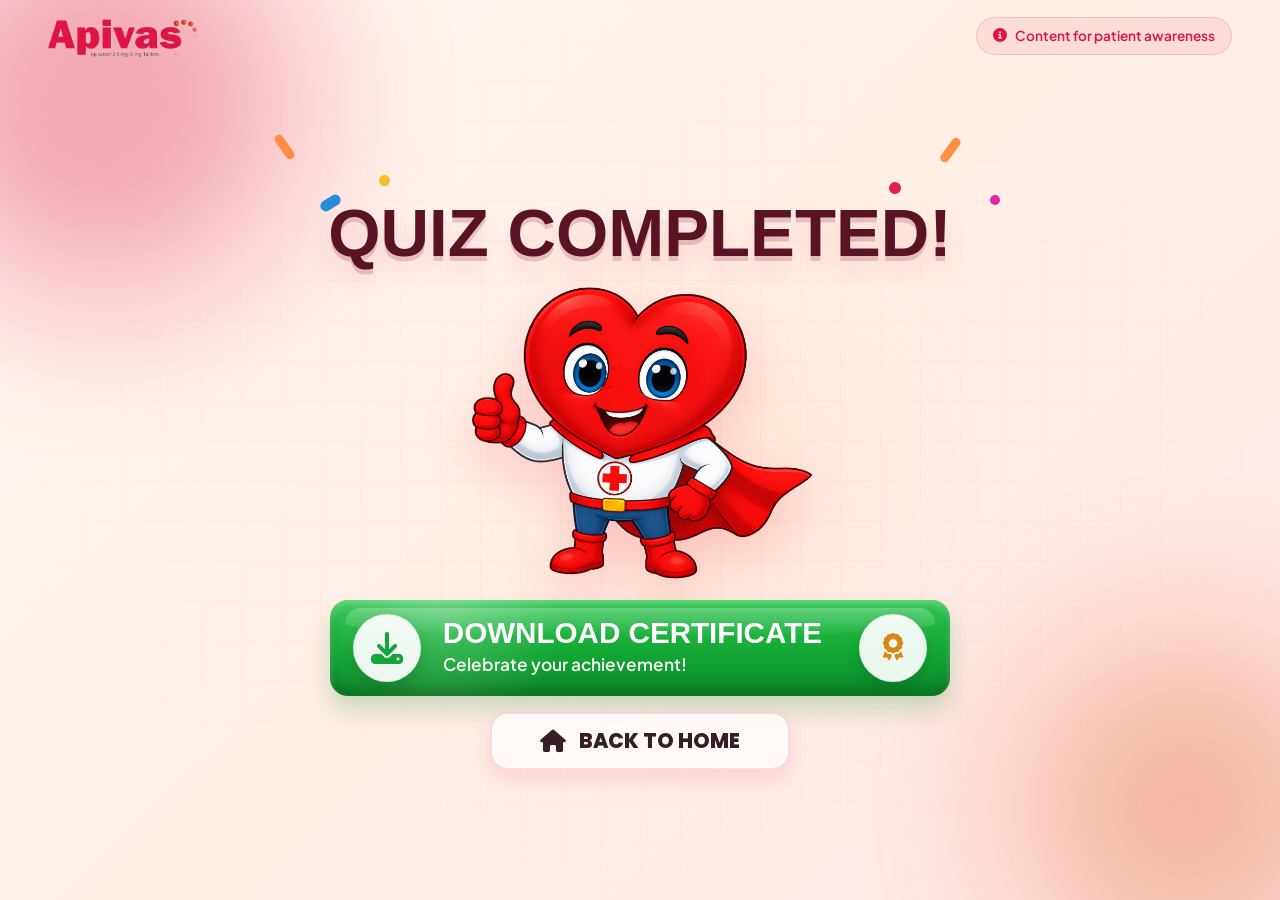
==== commit 25ca692e: "Add Thank you page" ====
--- a/certificate.html
+++ b/certificate.html
@@ -18,7 +18,7 @@
   <!-- Custom CSS -->
   <link rel="stylesheet" href="style/style.css" />
 </head>
-<body>
+<body class="certificate-page">
 
   <!-- ===== Main Container ===== -->
   <div class="main-wrapper certificate-wrapper">
@@ -44,24 +44,31 @@
 
     <!-- ===== Certificate Content ===== -->
     <main class="certificate-content text-center">
-      <div class="certificate-complete-icon" data-aos="zoom-in">
-        <i class="fas fa-check"></i>
+      <div class="certificate-confetti" aria-hidden="true">
+        <span></span><span></span><span></span><span></span><span></span><span></span>
       </div>
 
-      <h1 class="certificate-title" data-aos="fade-up" data-aos-delay="150">
-        Quiz completed
+      <h1 class="certificate-title" data-aos="fade-up">
+        Quiz Completed!
       </h1>
 
-      <p class="certificate-text" data-aos="fade-up" data-aos-delay="250">
-        You have completed the stroke awareness quiz.
-      </p>
+      <img src="media/thank.png" alt="" class="certificate-thank-img" data-aos="zoom-in" data-aos-delay="120" aria-hidden="true" />
 
-      <div class="certificate-actions" data-aos="fade-up" data-aos-delay="350">
-        <a class="btn-start-quiz certificate-download-btn" href="media/certificate.png" download="stroke-awareness-certificate.png">
-          <span class="btn-text">Download Certificate</span>
-          <i class="fas fa-download"></i>
+      <div class="certificate-actions" data-aos="fade-up" data-aos-delay="220">
+        <a class="certificate-download-btn" href="media/certificate.png" download="stroke-awareness-certificate.png">
+          <span class="certificate-btn-icon"><i class="fas fa-download"></i></span>
+          <span class="certificate-btn-copy">
+            <strong>Download Certificate</strong>
+            <small>Celebrate your achievement!</small>
+          </span>
+          <span class="certificate-btn-badge"><i class="fas fa-award"></i></span>
         </a>
       </div>
+
+      <a href="index.html" class="certificate-home-btn" data-aos="fade-up" data-aos-delay="300">
+        <i class="fas fa-house"></i>
+        <span>Back To Home</span>
+      </a>
     </main>
 
   </div>
--- a/style/style.css
+++ b/style/style.css
@@ -237,29 +237,47 @@
 }
 
 @media (max-width: 767px) {
-  .modal-content-box { width: min(94vw, 520px); min-height: auto; padding: 8.2rem 1.15rem 1.45rem; border-radius: 28px; }
-  .modal-content-box::before { inset: 0; border-width: 6px; border-radius: 28px; clip-path: polygon(4% 5%, 50% 8%, 96% 5%, 100% 18%, 97% 90%, 86% 90%, 82% 98%, 50% 96%, 18% 98%, 14% 91%, 4% 91%, 0 20%); }
-  .modal-content-box::after { right: 1rem; bottom: 4.7rem; font-size: 1rem; letter-spacing: 0.6rem; opacity: 0.55; }
-  .modal-beacon { width: 82px; height: 82px; top: 8%; transform: translate(-50%, -68%); }
-  .modal-character-img { left: -1.2rem; bottom: 1rem; width: 120px; opacity: 0.42; }
-  .modal-ribbon { left: 1rem; right: 1rem; top: 3rem; min-height: 56px; padding: 0 2.5rem 0 1.6rem; border-radius: 10px; }
-  .modal-ribbon h3 { font-size: clamp(1.35rem, 8vw, 2rem); text-shadow: 0 3px 0 rgba(74,0,22,0.25); }
-  .modal-icon { right: 0.45rem; width: 38px; font-size: 1.45rem; }
-  .modal-message-wrap { max-width: 100%; margin-top: 1rem; }
-  .modal-message-wrap p { font-size: clamp(0.95rem, 4.2vw, 1.08rem); line-height: 1.45; }
-  .modal-next-btn { min-width: min(100%, 280px); padding-inline: 1.2rem 0.55rem; }
-  .modal-next-btn .btn-text { font-size: clamp(1.05rem, 6vw, 1.45rem); }
-  .modal-shield { right: -0.15rem; bottom: 0.1rem; width: 62px; font-size: 1.8rem; }
+  .feedback-modal { padding: max(1rem, env(safe-area-inset-top)) max(0.75rem, env(safe-area-inset-right)) max(1rem, env(safe-area-inset-bottom)) max(0.75rem, env(safe-area-inset-left)); }
+  .modal-content-box { width: min(91vw, 410px); min-height: 350px; padding: 7rem 0.95rem 1.15rem; border-radius: 24px; }
+  .modal-content-box::before { inset: 0; border-width: 5px; border-radius: 24px; box-shadow: 0 0 0 6px var(--modal-main), inset 0 0 0 2px rgba(255,255,255,0.65), inset 0 0 0 12px color-mix(in srgb, var(--modal-main) 6%, transparent); clip-path: polygon(4% 5%, 50% 8%, 96% 5%, 100% 18%, 97% 90%, 86% 90%, 82% 98%, 50% 96%, 18% 98%, 14% 91%, 4% 91%, 0 20%); }
+  .modal-content-box::after { right: 0.8rem; bottom: 4rem; font-size: 0.82rem; letter-spacing: 0.5rem; opacity: 0.42; }
+  .modal-beacon { width: 68px; height: 68px; top: 8%; transform: translate(-50%, -67%); }
+  .modal-character-img { left: -0.7rem; bottom: 0.8rem; width: 92px; opacity: 1; z-index: 3; }
+  .modal-ribbon { left: 0.9rem; right: 0.9rem; top: 2.75rem; min-height: 46px; padding: 0 1.8rem 0 1.25rem; border-radius: 9px; }
+  .modal-ribbon h3 { font-size: clamp(1.08rem, 6.5vw, 1.52rem); text-shadow: 0 2px 0 rgba(74,0,22,0.25); }
+  .modal-icon { right: 0.38rem; width: 32px; font-size: 1.25rem; }
+  .modal-message-wrap { max-width: 100%; margin-top: 0.7rem; margin-bottom: 0.82rem; padding-inline: 0.2rem; }
+  .modal-message-wrap p { font-size: clamp(0.78rem, 3.55vw, 0.91rem); line-height: 1.38; }
+  .modal-next-btn { min-width: min(100%, 214px); min-height: 48px; padding: 0.32rem 0.5rem 0.32rem 0.82rem; }
+  .modal-next-btn .btn-text { font-size: clamp(0.92rem, 4.75vw, 1.16rem); }
+  .modal-shield { right: -0.1rem; bottom: 0.05rem; width: 50px; font-size: 1.45rem; }
 }
 
 .certificate-wrapper { justify-content: flex-start; min-height: 100vh; min-height: 100svh; min-height: 100dvh; min-height: var(--app-height); }
-.certificate-content { position: relative; z-index: 1; flex: 1; display: flex; flex-direction: column; align-items: center; justify-content: center; width: 100%; max-width: 760px; margin: 0 auto; padding: clamp(2rem, 6vh, 5rem) clamp(1rem, 4vw, 2rem); }
-.certificate-complete-icon { width: clamp(72px, 10vw, 105px); height: clamp(72px, 10vw, 105px); border-radius: 50%; background: rgba(40, 167, 69, 0.12); color: #28a745; display: flex; align-items: center; justify-content: center; font-size: clamp(2rem, 4vw, 3rem); box-shadow: 0 14px 36px rgba(40, 167, 69, 0.16); margin-bottom: clamp(1.2rem, 3vh, 2rem); }
-.certificate-title { font-family: 'Poppins', sans-serif; font-size: clamp(2.2rem, 5vw, 4.2rem); font-weight: 800; line-height: 1.12; color: var(--text-dark); margin-bottom: 1rem; }
-.certificate-text { color: var(--text-muted); font-size: clamp(1rem, 1.5vw, 1.2rem); line-height: 1.6; margin: 0 auto clamp(1.8rem, 4vh, 2.8rem); max-width: 520px; }
-.certificate-actions { width: 100%; display: flex; justify-content: center; }
-.certificate-download-btn { min-width: 280px; justify-content: center; text-decoration: none; }
-.certificate-download-btn:hover { color: white; }
+.certificate-content { position: relative; z-index: 1; flex: 1 1 auto; display: flex; flex-direction: column; align-items: center; justify-content: center; width: min(100%, 900px); margin: 0 auto; padding: clamp(0.6rem, 1.5vh, 1.2rem) clamp(1rem, 4vw, 2rem) clamp(1rem, 2vh, 1.8rem); gap: clamp(0.8rem, 1.8vh, 1.35rem); overflow: visible; }
+.certificate-title { position: relative; z-index: 2; font-family: 'Poppins', sans-serif; font-size: clamp(2.2rem, 5.3vw, 4.2rem); font-weight: 900; line-height: 1.05; color: #5a1325; margin: 0; text-transform: uppercase; text-shadow: 0 5px 0 rgba(130,0,32,0.18), 0 14px 24px rgba(225,19,68,0.14); letter-spacing: 0; }
+.certificate-thank-img { position: relative; z-index: 1; width: clamp(210px, 28vw, 370px); height: auto; object-fit: contain; filter: drop-shadow(0 18px 24px rgba(225,19,68,0.18)); }
+.certificate-actions { position: relative; z-index: 2; width: 100%; display: flex; justify-content: center; }
+.certificate-download-btn { position: relative; display: grid; grid-template-columns: auto minmax(0, 1fr) auto; align-items: center; gap: clamp(0.85rem, 1.8vw, 1.35rem); width: min(100%, 620px); min-height: clamp(76px, 10vh, 96px); padding: clamp(0.75rem, 1.6vh, 1rem) clamp(0.9rem, 2vw, 1.45rem); border-radius: 18px; color: #fff; text-decoration: none; background: radial-gradient(circle at 18% 12%, rgba(255,255,255,0.2), transparent 24%), linear-gradient(180deg, #2ec54f 0%, #13a734 55%, #0c8627 100%); box-shadow: inset 0 5px 7px rgba(255,255,255,0.26), inset 0 -8px 12px rgba(0,0,0,0.15), 0 14px 22px rgba(22,134,48,0.22); overflow: hidden; transition: transform 0.22s ease, filter 0.22s ease; }
+.certificate-download-btn::before { content: ''; position: absolute; left: 15px; right: 15px; top: 8px; height: 30%; border-radius: 16px 16px 50% 50%; background: linear-gradient(180deg, rgba(255,255,255,0.26), rgba(255,255,255,0)); pointer-events: none; }
+.certificate-download-btn:hover { color: #fff; transform: translateY(-3px); filter: brightness(1.03) saturate(1.04); }
+.certificate-btn-icon,
+.certificate-btn-badge { position: relative; z-index: 1; display: flex; align-items: center; justify-content: center; width: clamp(48px, 5.6vw, 68px); aspect-ratio: 1; border-radius: 50%; background: rgba(255,255,255,0.92); color: #14a43b; font-size: clamp(1.4rem, 2.8vw, 2rem); box-shadow: 0 6px 14px rgba(0,0,0,0.12), inset 0 0 0 1px rgba(10,132,40,0.08); }
+.certificate-btn-badge { color: #d68a16; font-size: clamp(1.2rem, 2.4vw, 1.7rem); }
+.certificate-btn-copy { position: relative; z-index: 1; display: flex; flex-direction: column; align-items: flex-start; min-width: 0; text-align: left; }
+.certificate-btn-copy strong { font-family: 'Poppins', sans-serif; font-size: clamp(1.15rem, 2.4vw, 1.85rem); font-weight: 900; line-height: 1.05; text-transform: uppercase; }
+.certificate-btn-copy small { margin-top: 0.25rem; font-size: clamp(0.85rem, 1.45vw, 1.08rem); font-weight: 600; opacity: 0.94; }
+.certificate-home-btn { position: relative; z-index: 2; display: inline-flex; align-items: center; justify-content: center; gap: 0.85rem; min-width: min(100%, 300px); min-height: 54px; padding: 0.7rem 1.35rem; border-radius: 18px; border: 2px solid rgba(225,19,68,0.14); background: rgba(255,255,255,0.72); color: #351f24; text-decoration: none; font-family: 'Poppins', sans-serif; font-size: clamp(1rem, 1.6vw, 1.28rem); font-weight: 800; box-shadow: 0 9px 18px rgba(225,19,68,0.12), inset 0 0 0 1px rgba(255,255,255,0.85); transition: transform 0.22s ease, background 0.22s ease; text-transform: uppercase; }
+.certificate-home-btn:hover { color: #351f24; background: rgba(255,255,255,0.9); transform: translateY(-2px); }
+.certificate-home-btn i { font-size: 1.1em; }
+.certificate-confetti { position: absolute; inset: clamp(0.4rem, 1.4vh, 1rem) 0 auto; height: clamp(110px, 18vh, 170px); pointer-events: none; z-index: 0; }
+.certificate-confetti span { position: absolute; display: block; border-radius: 999px; background: #ff8a3b; opacity: 0.95; }
+.certificate-confetti span:nth-child(1) { left: 10%; top: 30%; width: 9px; height: 28px; transform: rotate(-35deg); }
+.certificate-confetti span:nth-child(2) { left: 15%; top: 66%; width: 11px; height: 22px; background: #1d87d5; transform: rotate(58deg); }
+.certificate-confetti span:nth-child(3) { left: 21%; top: 56%; width: 11px; height: 11px; background: #f7bd21; transform: rotate(45deg); }
+.certificate-confetti span:nth-child(4) { right: 21%; top: 60%; width: 12px; height: 12px; background: #e11344; transform: rotate(42deg); }
+.certificate-confetti span:nth-child(5) { right: 15%; top: 32%; width: 9px; height: 28px; background: #ff8a3b; transform: rotate(36deg); }
+.certificate-confetti span:nth-child(6) { right: 10%; top: 68%; width: 10px; height: 10px; background: #dd1aa1; }
 
 /* Mobile */
 @media (max-width: 1024px) {
@@ -272,9 +290,16 @@
 @media (max-width: 767px) {
   html, body, .main-wrapper { overflow-y: auto; height: auto; max-height: none; }
   .quiz-content-wrapper { grid-template-columns: 1fr; gap: 1.35rem; padding: 0.85rem max(1rem, env(safe-area-inset-right)) max(1.7rem, env(safe-area-inset-bottom)) max(1rem, env(safe-area-inset-left)); justify-items: center; max-height: none; overflow: visible; width: 100%; max-width: 100%; }
+  .quiz-page .top-bar { display: none; }
+  .center-stage { display: contents; }
+  .quiz-header { order: -3; justify-self: center; width: min(calc(100vw - 2rem), 360px); margin-bottom: 0.25rem; }
+  .quiz-stepper { width: min(calc(100vw - 2rem), 330px); }
+  .left-stage { order: 1; }
+  .video-stage { order: 2; justify-self: center; }
+  .quiz-actions { order: 3; }
   .left-stage { width: 100%; max-width: 330px; align-items: center; justify-self: center; }
   .balance-loss-card { max-width: 100%; width: 100%; }
-  .quiz-pad-card { width: min(100%, 320px); margin-inline: auto; padding: 2.7rem 1.05rem 0.95rem; border-radius: 22px; border-width: 2px; box-shadow: -9px 9px 0 #d80b3c, -14px 18px 24px rgba(225,19,68,0.14), 0 18px 28px rgba(225,19,68,0.18), inset 0 0 0 5px rgba(255, 226, 225, 0.72), inset 0 0 0 8px rgba(255,255,255,0.78); transform: perspective(900px) rotateZ(-1.8deg) rotateY(3deg); }
+  .quiz-pad-card { width: min(100%, 320px); margin-inline: auto; padding: 2.7rem 1.05rem 0.95rem; border-radius: 22px; border-width: 2px; box-shadow: -6px 9px 0 #d80b3c, -10px 18px 24px rgba(225,19,68,0.14), 0 18px 28px rgba(225,19,68,0.18), inset 0 0 0 5px rgba(255, 226, 225, 0.72), inset 0 0 0 8px rgba(255,255,255,0.78); transform: translateX(6px) perspective(900px) rotateZ(-1.8deg) rotateY(3deg); }
   .quiz-pad-card::before { inset: 9px; border-radius: 18px; }
   .quiz-pad-card::after { left: 14px; right: 14px; bottom: 8px; height: 9px; }
   .pad-clip { top: -21px; width: 104px; height: 42px; border-radius: 17px 17px 12px 12px; }
@@ -316,12 +341,13 @@
   .quiz-question-title { margin-bottom: 0; font-size: 0.76rem; line-height: 1.24; text-align: left; }
   .quiz-btn:hover { transform: none; box-shadow: inset 0 5px 7px rgba(255,255,255,0.26), inset 0 -7px 12px rgba(0,0,0,0.14); }
   .quiz-btn:active { transform: scale(0.98); }
-  .quiz-btn { gap: 0.55rem; padding: 0.75rem 0.55rem 0.75rem 0.78rem; min-height: 84px; border-radius: 18px; }
-  .quiz-btn::before { left: 11px; right: 11px; top: 7px; height: 24%; border-radius: 14px 14px 45% 45%; }
-  .quiz-btn i { width: 40px; border-radius: 13px; font-size: 1.35rem; }
-  .option-character-wrap { width: clamp(58px, 18vw, 72px); border-width: 4px; }
-  .btn-title { font-size: clamp(0.95rem, 4.1vw, 1.15rem); }
-  .btn-subtext { font-size: clamp(0.76rem, 3.4vw, 0.9rem); }
+  .quiz-btn { grid-template-columns: 40px minmax(0, 1fr) clamp(58px, 18vw, 72px); gap: 0.55rem; padding: 0.75rem 0.55rem 0.75rem 0.78rem; min-height: 84px; border-radius: 18px; overflow: visible; isolation: isolate; transform: translateZ(0); backface-visibility: hidden; -webkit-backface-visibility: hidden; }
+  .quiz-btn::before { left: 11px; right: 11px; top: 7px; height: 24%; border-radius: 14px 14px 45% 45%; z-index: 0; }
+  .quiz-btn i { z-index: 2; width: 40px; border-radius: 13px; font-size: 1.35rem; }
+  .btn-content { z-index: 2; display: flex !important; visibility: visible; opacity: 1; color: #fff; transform: translateZ(0); backface-visibility: hidden; -webkit-backface-visibility: hidden; }
+  .option-character-wrap { z-index: 2; width: clamp(58px, 18vw, 72px); border-width: 4px; }
+  .btn-title { display: block; visibility: visible; opacity: 1; color: #fff; font-size: clamp(0.95rem, 4.1vw, 1.15rem); }
+  .btn-subtext { display: block; visibility: visible; opacity: 0.96; color: #fff; font-size: clamp(0.76rem, 3.4vw, 0.9rem); }
   .awareness-tag { font-size: 0.7rem; padding: 0.4rem 0.8rem; }
   .hero-title { font-size: 1.6rem; margin-bottom: 1rem; }
   .btn-start-quiz { padding: 0.5rem 0.6rem 0.5rem 1.5rem; gap: 1rem; }
@@ -342,10 +368,15 @@
 /* Tablet */
 @media (min-width: 768px) and (max-width: 1024px) {
   html, body, .main-wrapper { overflow-y: auto; height: auto; max-height: none; }
-  .quiz-content-wrapper { grid-template-columns: 1fr; gap: 1.75rem; padding: 1.15rem 1.25rem 2.6rem; justify-items: center; max-height: none; overflow: visible; }
-  .left-stage { width: 100%; max-width: 455px; align-items: center; justify-self: center; }
+  .quiz-content-wrapper { grid-template-columns: auto auto; justify-content: center; column-gap: clamp(1rem, 3vw, 1.8rem); row-gap: 1.75rem; padding: 1.15rem 1.25rem 2.6rem; justify-items: center; align-items: center; max-height: none; overflow: visible; }
+  .center-stage { display: contents; }
+  .quiz-header { order: -3; grid-column: 1 / -1; justify-self: center; width: min(calc(100vw - 2rem), 520px); margin-bottom: 0.15rem; }
+  .quiz-stepper { width: min(calc(100vw - 2rem), 500px); }
+  .left-stage { order: 1; grid-column: 1; width: clamp(320px, 42vw, 390px); max-width: 100%; align-items: center; justify-self: center; }
+  .video-stage { order: 2; grid-column: 2; justify-self: center; }
+  .quiz-actions { order: 3; grid-column: 1 / -1; }
   .balance-loss-card { max-width: 100%; width: 100%; }
-  .quiz-pad-card { width: min(100%, 430px); margin-inline: auto; padding: 3.2rem 1.45rem 1.15rem; border-radius: 26px; }
+  .quiz-pad-card { width: min(100%, 390px); margin-inline: auto; padding: 3.2rem 1.45rem 1.15rem; border-radius: 26px; }
   .pad-clip { top: -25px; width: 126px; height: 50px; }
   .b-icon { width: 58px; height: 58px; font-size: 1.85rem; margin-bottom: 0.7rem; }
   .balance-loss-card h4 { font-size: 1.38rem; margin-bottom: 0.48rem; line-height: 1.14; }
@@ -353,8 +384,8 @@
   .balance-loss-card p { font-size: 0.95rem; line-height: 1.38; max-width: 285px; }
   .question-card { margin-top: 0.95rem; padding: 0.82rem 0.9rem; border-radius: 16px; }
   .quiz-question-title { font-size: 0.88rem; line-height: 1.28; margin-bottom: 0; }
-  .video-stage { width: clamp(250px, 32vw, 310px); }
-  .quiz-actions { width: 100%; max-width: 450px; justify-self: center; padding-top: 50px; overflow: visible; gap: 0.9rem; }
+  .video-stage { width: clamp(240px, 32vw, 300px); }
+  .quiz-actions { width: 100%; max-width: 520px; justify-self: center; padding-top: 50px; overflow: visible; gap: 0.9rem; }
   .options-prompt-banner { top: 0; bottom: auto; left: 50%; width: min(calc(100% - 58px), 335px); min-width: 0; height: 38px; padding: 0 1.05rem; border-radius: 10px; font-size: clamp(0.92rem, 2.8vw, 1.18rem); letter-spacing: 0.35px; }
   .options-prompt-banner::after { right: -27px; width: 24px; height: 31px; }
   .options-prompt-banner i { left: -42px; bottom: -4px; width: 40px; font-size: 1.95rem; }
@@ -682,6 +713,153 @@
   .modal-message-wrap p { margin-bottom: 1rem; }
 }
 
+.certificate-page .certificate-content { max-width: 900px; }
+
+@media (max-width: 1024px) {
+  .certificate-page .certificate-content { justify-content: flex-start; padding-top: clamp(1.2rem, 4vh, 2.2rem); gap: clamp(0.8rem, 2vh, 1.2rem); }
+  .certificate-page .certificate-title { font-size: clamp(2rem, 7vw, 3.25rem); }
+  .certificate-page .certificate-thank-img { width: clamp(190px, 40vw, 320px); }
+  .certificate-page .certificate-download-btn { width: min(100%, 560px); min-height: 82px; }
+}
+
+@media (max-width: 767px) {
+  .certificate-page .certificate-content { padding: 1rem max(1rem, env(safe-area-inset-right)) max(1.4rem, env(safe-area-inset-bottom)) max(1rem, env(safe-area-inset-left)); gap: 0.85rem; }
+  .certificate-page .certificate-title { font-size: clamp(1.85rem, 10vw, 2.7rem); line-height: 1.08; text-shadow: 0 3px 0 rgba(130,0,32,0.14), 0 10px 18px rgba(225,19,68,0.12); }
+  .certificate-page .certificate-thank-img { width: clamp(180px, 62vw, 270px); }
+  .certificate-page .certificate-download-btn { grid-template-columns: 34px minmax(0, 1fr) 34px; width: min(100%, 342px); min-height: 74px; padding: 0.68rem 0.58rem; border-radius: 16px; gap: 0.45rem; }
+  .certificate-page .certificate-btn-icon,
+  .certificate-page .certificate-btn-badge { width: 34px; font-size: 1.05rem; }
+  .certificate-page .certificate-btn-copy strong { font-size: clamp(0.88rem, 4.35vw, 1.02rem); white-space: nowrap; }
+  .certificate-page .certificate-btn-copy small { font-size: clamp(0.72rem, 3.4vw, 0.86rem); }
+  .certificate-page .certificate-home-btn { min-width: min(100%, 250px); min-height: 48px; font-size: 0.95rem; border-radius: 15px; }
+  .certificate-page .certificate-confetti { inset: 0.35rem 0 auto; height: 100px; }
+  .certificate-page .certificate-confetti span:nth-child(1) { left: 2%; }
+  .certificate-page .certificate-confetti span:nth-child(2) { left: 7%; }
+  .certificate-page .certificate-confetti span:nth-child(3) { left: 11%; }
+  .certificate-page .certificate-confetti span:nth-child(4) { right: 11%; }
+  .certificate-page .certificate-confetti span:nth-child(5) { right: 7%; }
+  .certificate-page .certificate-confetti span:nth-child(6) { right: 2%; }
+}
+
+@media (min-width: 1025px) and (max-height: 760px) {
+  .certificate-page .certificate-content { gap: 0.55rem; padding-top: 0.35rem; padding-bottom: 0.6rem; }
+  .certificate-page .certificate-title { font-size: clamp(2rem, 4.6vw, 3.35rem); }
+  .certificate-page .certificate-thank-img { width: clamp(190px, 24vw, 300px); }
+  .certificate-page .certificate-download-btn { min-height: 70px; width: min(100%, 540px); padding-top: 0.65rem; padding-bottom: 0.65rem; }
+  .certificate-page .certificate-btn-icon,
+  .certificate-page .certificate-btn-badge { width: 48px; }
+  .certificate-page .certificate-btn-copy strong { font-size: clamp(1.05rem, 2vw, 1.5rem); }
+  .certificate-page .certificate-btn-copy small { font-size: clamp(0.78rem, 1.25vw, 0.94rem); }
+  .certificate-page .certificate-home-btn { min-height: 46px; font-size: 1rem; }
+  .certificate-page .certificate-confetti { height: 105px; }
+}
+
+.thanks-wrapper { justify-content: flex-start; min-height: 100vh; min-height: 100svh; min-height: 100dvh; min-height: var(--app-height); }
+.thanks-top-bar { display: grid; grid-template-columns: 1fr auto; gap: 1rem; }
+.thanks-top-bar .brand-logo { justify-self: start; }
+.thanks-top-bar .awareness-tag { justify-self: end; }
+.thanks-content { position: relative; z-index: 1; flex: 1 1 auto; width: min(100%, 1220px); margin: 0 auto; padding: clamp(0.25rem, 0.8vh, 0.7rem) clamp(1rem, 4vw, 2rem) clamp(0.7rem, 1.4vh, 1.1rem); display: flex; flex-direction: column; align-items: center; gap: clamp(0.55rem, 1.2vh, 0.85rem); }
+.thanks-card { position: relative; width: min(100%, 1080px); padding: clamp(1.35rem, 2.8vh, 2rem) clamp(1.4rem, 3vw, 3.2rem) clamp(0.8rem, 1.6vh, 1.15rem); border-radius: 32px; border: 5px solid rgba(255,255,255,0.95); background: linear-gradient(180deg, rgba(255,255,255,0.86), rgba(255,248,247,0.94)); box-shadow: 0 0 0 2px rgba(225,19,68,0.07), 0 18px 32px rgba(225,19,68,0.12), inset 0 0 0 2px rgba(225,19,68,0.05); text-align: center; overflow: hidden; }
+.thanks-card::before,
+.thanks-card::after { content: ''; position: absolute; inset: 0; pointer-events: none; background-repeat: no-repeat; opacity: 0.42; }
+.thanks-card::before { background-image: radial-gradient(circle, rgba(225,19,68,0.16) 0 2px, transparent 3px), radial-gradient(circle, rgba(225,19,68,0.08) 0 1px, transparent 2px); background-size: 26px 26px, 42px 42px; background-position: 4% 10%, 92% 22%; mask-image: linear-gradient(90deg, black 0 16%, transparent 32% 68%, black 84% 100%); -webkit-mask-image: linear-gradient(90deg, black 0 16%, transparent 32% 68%, black 84% 100%); }
+.thanks-card::after { background-image: linear-gradient(135deg, transparent 0 42%, rgba(225,19,68,0.16) 43% 48%, transparent 49%), linear-gradient(45deg, transparent 0 42%, rgba(255,128,151,0.22) 43% 48%, transparent 49%); background-size: 42px 42px, 34px 34px; background-position: 98% 58%, 1% 74%; }
+.thanks-card h1 { position: relative; z-index: 1; margin: 0 0 0.25rem; font-family: 'Poppins', sans-serif; color: #4b1022; font-size: clamp(1.55rem, 2.6vw, 2.3rem); font-weight: 900; line-height: 1.1; }
+.thanks-card p { position: relative; z-index: 1; margin: 0 auto clamp(0.75rem, 1.6vh, 1.1rem); color: #321320; font-size: clamp(0.9rem, 1.25vw, 1.08rem); font-weight: 700; line-height: 1.32; }
+.thanks-card p strong { color: var(--primary-red); font-weight: 900; }
+.thanks-confetti { position: absolute; left: 50%; top: 1.35rem; width: min(88%, 900px); height: 86px; transform: translateX(-50%); pointer-events: none; z-index: 0; }
+.thanks-confetti span { position: absolute; width: 9px; height: 24px; border-radius: 999px; background: #f2a51e; transform: rotate(-35deg); }
+.thanks-confetti span:nth-child(1) { left: 2%; top: 9%; }
+.thanks-confetti span:nth-child(2) { left: 7%; top: 66%; height: 20px; background: #2a80b9; transform: rotate(55deg); }
+.thanks-confetti span:nth-child(3) { left: 12%; top: 42%; height: 12px; background: #e11344; transform: rotate(38deg); }
+.thanks-confetti span:nth-child(4) { right: 12%; top: 10%; background: #f7cf37; transform: rotate(32deg); }
+.thanks-confetti span:nth-child(5) { right: 7%; top: 68%; height: 18px; background: #d83ab9; transform: rotate(-64deg); }
+.thanks-confetti span:nth-child(6) { right: 2%; top: 42%; height: 10px; background: #43a9c5; transform: rotate(-18deg); }
+.befast-row { position: relative; z-index: 1; display: grid; grid-template-columns: repeat(6, minmax(0, 1fr)); gap: clamp(0.45rem, 1.35vw, 1rem); align-items: start; margin: 0 auto clamp(0.75rem, 1.7vh, 1.05rem); max-width: 880px; }
+.befast-item { display: grid; grid-template-rows: auto 82px auto; justify-items: center; align-items: start; min-width: 0; }
+.befast-letter { width: clamp(58px, 5.8vw, 88px); aspect-ratio: 1; border-radius: 10px; display: flex; align-items: center; justify-content: center; color: #fff; font-family: 'Poppins', sans-serif; font-size: clamp(2.2rem, 4.2vw, 3.9rem); font-weight: 900; line-height: 1; box-shadow: 0 10px 15px rgba(0,0,0,0.12), inset 0 6px 8px rgba(255,255,255,0.16), inset 0 -8px 10px rgba(0,0,0,0.12); }
+.befast-blue { background: linear-gradient(145deg, #0d3770, #062557); }
+.befast-red { background: linear-gradient(145deg, #f21e34, #c90627); }
+.befast-item h2 { min-height: 82px; margin: 0.45rem 0 0.45rem; display: flex; align-items: flex-start; justify-content: center; color: #0c2e61; font-family: 'Poppins', sans-serif; font-size: clamp(0.68rem, 0.88vw, 0.84rem); font-weight: 900; line-height: 1.22; }
+.befast-item:nth-child(even) h2,
+.befast-item:nth-child(4) h2,
+.befast-item:nth-child(6) h2 { color: var(--primary-red); }
+.befast-icon { width: clamp(42px, 4.7vw, 62px); aspect-ratio: 1; border-radius: 50%; display: flex; align-items: center; justify-content: center; background: #eaf2fa; color: #0d3770; font-size: clamp(1.25rem, 2.1vw, 1.8rem); box-shadow: inset 0 0 0 1px rgba(13,55,112,0.06); }
+.befast-soft-red { background: #ffe1dd; color: var(--primary-red); }
+.befast-svg-icon { width: 58%; height: 58%; object-fit: contain; filter: invert(19%) sepia(98%) saturate(3941%) hue-rotate(337deg) brightness(92%) contrast(99%); }
+.stroke-initiative-img { position: relative; z-index: 1; display: block; width: min(100%, 820px); margin: 0 auto; height: auto; object-fit: contain; filter: drop-shadow(0 8px 14px rgba(184,100,16,0.12)); }
+.thanks-character { position: fixed; right: clamp(1rem, 3vw, 3rem); bottom: clamp(0.4rem, 1.8vh, 1.5rem); z-index: 2; width: clamp(120px, 13vw, 210px); height: auto; pointer-events: none; filter: drop-shadow(0 12px 20px rgba(225,19,68,0.18)); }
+.thanks-disclaimer { width: min(100%, 1120px); border-radius: 14px; border: 1px solid rgba(225,19,68,0.18); background: rgba(255,255,255,0.72); box-shadow: 0 10px 24px rgba(225,19,68,0.09), inset 0 0 0 1px rgba(255,255,255,0.82); padding: clamp(0.7rem, 1.25vh, 0.95rem) clamp(1rem, 2.4vw, 1.35rem); color: #151515; font-size: clamp(0.7rem, 0.82vw, 0.82rem); line-height: 1.28; }
+.thanks-disclaimer h2 { color: var(--primary-red); font-family: 'Poppins', sans-serif; font-size: clamp(0.95rem, 1.25vw, 1.08rem); font-weight: 900; margin: 0 0 0.55rem; }
+.thanks-disclaimer ul { list-style: none; padding: 0; margin: 0 0 0.5rem; display: grid; gap: 0.25rem; }
+.thanks-disclaimer li { position: relative; padding-left: 1.55rem; }
+.thanks-disclaimer li::before { content: '\f3ed'; position: absolute; left: 0; top: 0.05rem; font-family: 'Font Awesome 6 Free'; font-weight: 900; color: #ec496b; font-size: 0.88rem; }
+.thanks-disclaimer p { margin: 0 0 0.2rem; }
+.thanks-disclaimer a { color: #064ee4; text-decoration: underline; }
+.thanks-disclaimer span { color: #111; margin-left: 0.2rem; }
+.generate-certificate-btn { position: relative; z-index: 3; margin-top: clamp(0.1rem, 0.6vh, 0.35rem); min-width: min(100%, 330px); justify-content: center; text-decoration: none; padding: 0.58rem 0.65rem 0.58rem 1.45rem; gap: 0.9rem; }
+.generate-certificate-btn:hover { color: #fff; }
+.generate-certificate-btn .btn-text { font-size: clamp(0.98rem, 1.45vw, 1.25rem); }
+.generate-certificate-btn .icon-circle { width: 40px; height: 40px; }
+.generate-certificate-btn .icon-circle i { margin-left: 0; font-size: 1rem; }
+
+@media (max-width: 1024px) {
+  .thanks-card { border-radius: 26px; padding-inline: clamp(1rem, 4vw, 1.6rem); }
+  .befast-row { grid-template-columns: repeat(6, minmax(0, 1fr)); max-width: 700px; }
+  .befast-letter { width: clamp(58px, 8vw, 76px); font-size: clamp(2.15rem, 5vw, 3.35rem); }
+  .befast-item h2 { font-size: clamp(0.58rem, 1.45vw, 0.78rem); }
+  .befast-icon { width: clamp(40px, 6vw, 56px); font-size: clamp(1.1rem, 2.5vw, 1.55rem); }
+  .stroke-initiative-img { width: min(100%, 720px); max-height: 82px; }
+}
+
+@media (max-width: 767px) {
+  .thanks-top-bar { grid-template-columns: 1fr; justify-items: center; text-align: center; }
+  .thanks-top-bar .brand-logo,
+  .thanks-top-bar .awareness-tag { justify-self: center; }
+  .thanks-content { padding: 0.45rem 0.8rem 1.25rem; }
+  .thanks-character { position: static; order: -1; width: clamp(94px, 28vw, 112px); margin: -0.15rem auto 0.2rem; display: block; }
+  .thanks-card { padding: 1.45rem 0.9rem 1rem; border-width: 4px; }
+  .thanks-card h1 { font-size: clamp(1.45rem, 7vw, 1.9rem); }
+  .thanks-card p { font-size: 0.9rem; }
+  .thanks-confetti { display: none; }
+  .befast-row { grid-template-columns: repeat(6, minmax(0, 1fr)); gap: 0.28rem; max-width: 100%; }
+  .befast-item { grid-template-rows: auto 52px auto; }
+  .befast-item h2 { min-height: 52px; margin: 0.35rem 0 0.35rem; font-size: clamp(0.45rem, 1.75vw, 0.58rem); line-height: 1.18; }
+  .befast-letter { width: clamp(38px, 11vw, 48px); border-radius: 7px; font-size: clamp(1.55rem, 7.6vw, 2.1rem); }
+  .befast-icon { width: clamp(30px, 8.8vw, 38px); font-size: clamp(0.82rem, 4.2vw, 1.05rem); }
+  .stroke-initiative-img { max-height: 56px; }
+  .thanks-disclaimer { font-size: 0.76rem; }
+  .generate-certificate-btn { min-width: min(100%, 292px); padding: 0.5rem 0.55rem 0.5rem 1.1rem; }
+  .generate-certificate-btn .btn-text { font-size: 0.96rem; }
+  .generate-certificate-btn .icon-circle { width: 34px; height: 34px; }
+}
+
+@media (min-width: 1025px) {
+  .thanks-page,
+  .thanks-page .main-wrapper { overflow-y: hidden; }
+  .stroke-initiative-img { max-height: 76px; }
+}
+
+@media (min-width: 1025px) and (max-height: 760px) {
+  .thanks-content { gap: 0.55rem; padding-top: 0.2rem; padding-bottom: 0.55rem; }
+  .thanks-card { padding-top: 1.1rem; padding-bottom: 0.65rem; }
+  .thanks-card h1 { font-size: clamp(1.45rem, 2.4vw, 2rem); }
+  .thanks-card p { font-size: clamp(0.82rem, 1.1vw, 0.98rem); margin-bottom: 0.6rem; }
+  .befast-row { margin-bottom: 0.55rem; }
+  .befast-letter { width: clamp(52px, 5vw, 76px); font-size: clamp(2rem, 3.6vw, 3.35rem); }
+  .befast-item { grid-template-rows: auto 62px auto; }
+  .befast-item h2 { min-height: 62px; margin: 0.32rem 0 0.32rem; font-size: clamp(0.6rem, 0.78vw, 0.74rem); }
+  .befast-icon { width: clamp(38px, 4vw, 52px); font-size: clamp(1.05rem, 1.75vw, 1.48rem); }
+  .stroke-initiative-img { max-height: 64px; }
+  .thanks-disclaimer { padding-top: 0.6rem; padding-bottom: 0.6rem; font-size: clamp(0.64rem, 0.75vw, 0.74rem); line-height: 1.22; }
+  .thanks-disclaimer h2 { margin-bottom: 0.35rem; }
+  .thanks-disclaimer ul { gap: 0.16rem; margin-bottom: 0.32rem; }
+  .thanks-character { width: clamp(105px, 10vw, 150px); }
+  .generate-certificate-btn { padding-top: 0.42rem; padding-bottom: 0.42rem; min-width: 285px; }
+  .generate-certificate-btn .btn-text { font-size: 1rem; }
+  .generate-certificate-btn .icon-circle { width: 34px; height: 34px; }
+}
+
 /* Large Desktop */
 @media (min-width: 1400px) {
 }
